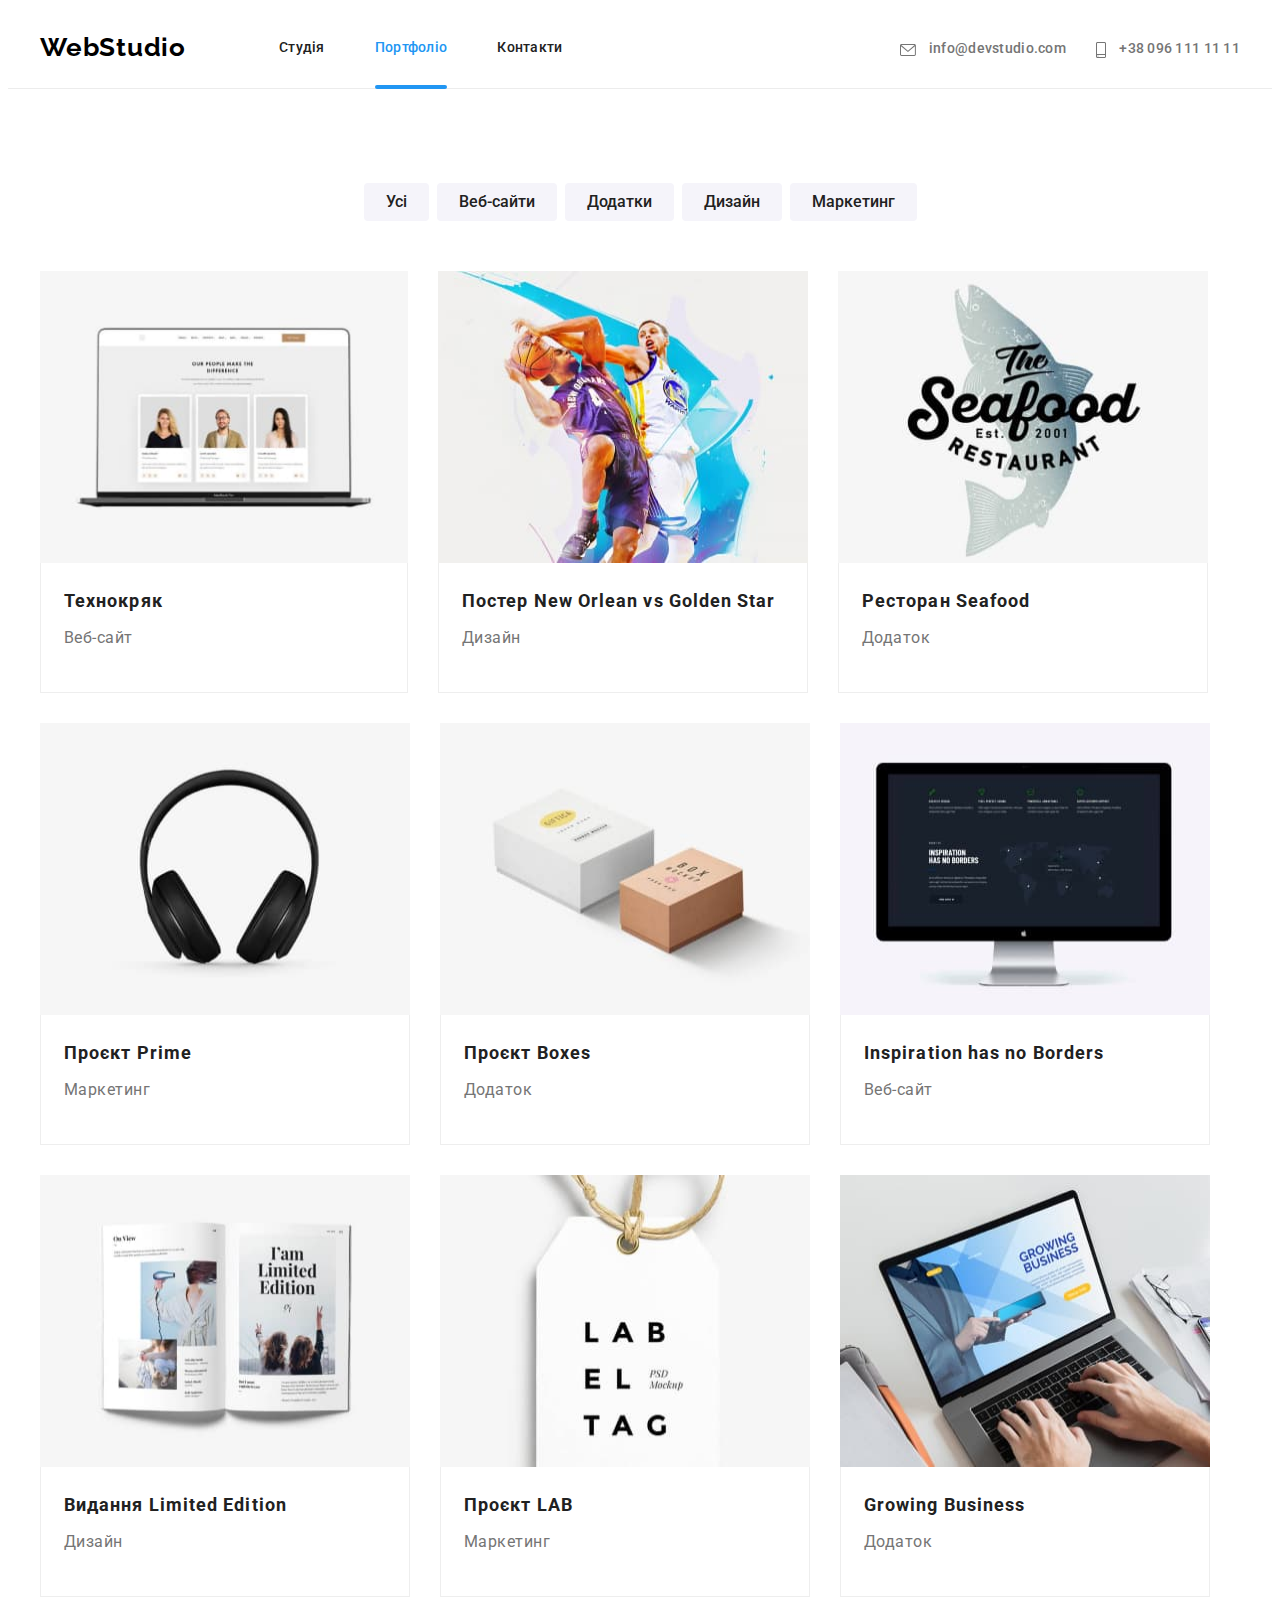
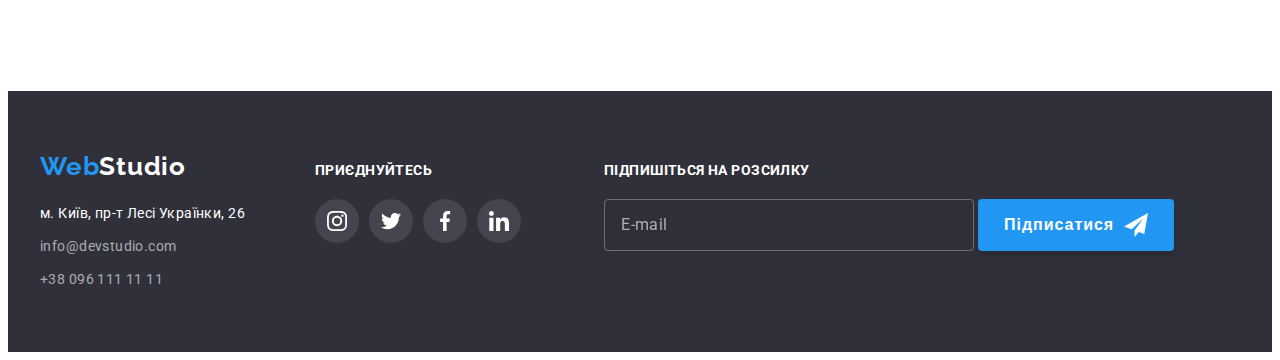
==== portfolio.html @ 3417590c "clone mod-06" ====
<!DOCTYPE html>
<html lang="uk">
  <head>
    <meta charset="UTF-8" />
    <meta http-equiv="X-UA-Compatible" content="IE=edge" />
    <meta name="viewport" content="width=device-width, initial-scale=1.0" />
    <title>Web studio</title>
    <link
      href="https://fonts.googleapis.com/css2?family=Raleway:wght@700&family=Roboto:wght@400;500;700;900&display=swap"
      rel="stylesheet"
    />
    <link
      rel="stylesheet"
      href="https://cdnjs.cloudflare.com/ajax/libs/modern-normalize/1.1.0/modern-normalize.min.css"
      integrity="sha512-wpPYUAdjBVSE4KJnH1VR1HeZfpl1ub8YT/NKx4PuQ5NmX2tKuGu6U/JRp5y+Y8XG2tV+wKQpNHVUX03MfMFn9Q=="
      crossorigin="anonymous"
      referrerpolicy="no-referrer"
    />
    <link rel="stylesheet" href="./css/style.css" />
  </head>
  <body>
    <!--                                           ХЕДЕР-->
    <header class="header">
      <div class="header-container">
        <nav class="nav">
          <a href="" class="logo"><span>Web</span>Studio</a>
          <ul class="site-nav list">
            <li class="item"><a href="./index.html" class="link">Студія</a></li>
            <li class="item">
              <a href="" class="link current">Портфоліо</a>
            </li>
            <li class="item"><a href="" class="link">Контакти</a></li>
          </ul>
        </nav>
        <ul class="auth-nav list">
          <li class="item">
            <a href="mailto:info@devstudio.com" class="link">
              <svg class="logo" width="16" height="12">
                <use href="./images/sprite.svg#envelope"></use>
              </svg>
              info@devstudio.com</a
            >
          </li>
          <li class="item">
            <a href="tel:+380961111111" class="link">
              <svg class="logo" width="10" height="16">
                <use href="./images/sprite.svg#smartphone"></use>
              </svg>
              +38 096 111 11 11</a
            >
          </li>
        </ul>
      </div>
    </header>
    <main>
      <section class="section section-footer">
        <div class="container">
          <h1 class="section-title visually-hidden">Портфоліо</h1>
          <!--                               Список кнопок -->
          <ul class="list butt-portfolio">
            <li class="item">
              <button type="button" class="button-grey">Усі</button>
            </li>
            <li class="item">
              <button type="button" class="button-grey">Веб-сайти</button>
            </li>
            <li class="item">
              <button type="button" class="button-grey">Додатки</button>
            </li>
            <li class="item">
              <button type="button" class="button-grey">Дизайн</button>
            </li>
            <li class="item">
              <button type="button" class="button-grey">Маркетинг</button>
            </li>
          </ul>
          <!--                              Портфолио работ -->
          <ul class="portfolio-list list">
            <li class="item">
              <a href="" class="portfolio-link">
                <div class="portfolio-thumb">
                  <img
                    class="portfolio-photo"
                    src="./images/portfolio-01.jpg"
                    alt="Три карточки с фото людей и данными о них"
                    width="368"
                    height="292"
                  />
                  <div class="portfoli-overlay">
                    <p class="text">
                      Ресурс пропонує комплексні пропозиції з різним рівнем
                      функціоналу та сервісів. Все це дозволить відвідувачу
                      отримати вичерпні відомості про компанію чи приватну
                      особу.
                    </p>
                  </div>
                </div>
                <div class="caption-photo">
                  <h2 class="title">Технокряк</h2>
                  <p class="text">Веб-сайт</p>
                </div>
              </a>
            </li>
            <li class="item">
              <a href="" class="portfolio-link">
                <div class="portfolio-thumb">
                  <img
                    class="portfolio-photo"
                    src="./images/portfolio-02.jpg"
                    alt="Два игрока из сражающихся команд"
                    width="370"
                    height="292"
                  />
                  <div class="portfoli-overlay">
                    <p class="text">
                      Ресурс пропонує комплексні пропозиції з різним рівнем
                      функціоналу та сервісів. Все це дозволить відвідувачу
                      отримати вичерпні відомості про компанію чи приватну
                      особу.
                    </p>
                  </div>
                </div>
                <div class="caption-photo">
                  <h2 class="title">Постер New Orlean vs Golden Star</h2>
                  <p class="text">Дизайн</p>
                </div>
              </a>
            </li>
            <li class="item">
              <a href="" class="portfolio-link">
                <div class="portfolio-thumb">
                  <img
                    class="portfolio-photo"
                    src="./images/portfolio-03.jpg"
                    alt="Логотип ресторана"
                    width="370"
                    height="292"
                  />
                  <div class="portfoli-overlay">
                    <p class="text">
                      Ресурс пропонує комплексні пропозиції з різним рівнем
                      функціоналу та сервісів. Все це дозволить відвідувачу
                      отримати вичерпні відомості про компанію чи приватну
                      особу.
                    </p>
                  </div>
                </div>
                <div class="caption-photo">
                  <h2 class="title">Ресторан Seafood</h2>
                  <p class="text">Додаток</p>
                </div>
              </a>
            </li>
            <li class="item">
              <a href="" class="portfolio-link">
                <div class="portfolio-thumb">
                  <img
                    class="portfolio-photo"
                    src="./images/portfolio-04.jpg"
                    alt="Наушники"
                    width="370"
                    height="292"
                  />
                  <div class="portfoli-overlay">
                    <p class="text">
                      Ресурс пропонує комплексні пропозиції з різним рівнем
                      функціоналу та сервісів. Все це дозволить відвідувачу
                      отримати вичерпні відомості про компанію чи приватну
                      особу.
                    </p>
                  </div>
                </div>
                <div class="caption-photo">
                  <h2 class="title">Проєкт Prime</h2>
                  <p class="text">Маркетинг</p>
                </div>
              </a>
            </li>
            <li class="item">
              <a href="" class="portfolio-link">
                <div class="portfolio-thumb">
                  <img
                    class="portfolio-photo"
                    src="./images/portfolio-05.jpg"
                    alt="Две коробки"
                    width="370"
                    height="292"
                  />
                  <div class="portfoli-overlay">
                    <p class="text">
                      Ресурс пропонує комплексні пропозиції з різним рівнем
                      функціоналу та сервісів. Все це дозволить відвідувачу
                      отримати вичерпні відомості про компанію чи приватну
                      особу.
                    </p>
                  </div>
                </div>
                <div class="caption-photo">
                  <h2 class="title">Проєкт Boxes</h2>
                  <p class="text">Додаток</p>
                </div>
              </a>
            </li>
            <li class="item">
              <a href="" class="portfolio-link">
                <div class="portfolio-thumb">
                  <img
                    class="portfolio-photo"
                    src="./images/portfolio-06.jpg"
                    alt="Монитор с работающей программой"
                    width="370"
                    height="292"
                  />
                  <div class="portfoli-overlay">
                    <p class="text">
                      Ресурс пропонує комплексні пропозиції з різним рівнем
                      функціоналу та сервісів. Все це дозволить відвідувачу
                      отримати вичерпні відомості про компанію чи приватну
                      особу.
                    </p>
                  </div>
                </div>
                <div class="caption-photo">
                  <h2 class="title">Inspiration has no Borders</h2>
                  <p class="text">Веб-сайт</p>
                </div>
              </a>
            </li>
            <li class="item">
              <a href="" class="portfolio-link">
                <div class="portfolio-thumb">
                  <img
                    class="portfolio-photo"
                    src="./images/portfolio-07.jpg"
                    alt="Раскрытый журнал"
                    width="370"
                    height="292"
                  />
                  <div class="portfoli-overlay">
                    <p class="text">
                      Ресурс пропонує комплексні пропозиції з різним рівнем
                      функціоналу та сервісів. Все це дозволить відвідувачу
                      отримати вичерпні відомості про компанію чи приватну
                      особу.
                    </p>
                  </div>
                </div>
                <div class="caption-photo">
                  <h2 class="title">Видання Limited Edition</h2>
                  <p class="text">Дизайн</p>
                </div>
              </a>
            </li>
            <li class="item">
              <a href="" class="portfolio-link">
                <div class="portfolio-thumb">
                  <img
                    class="portfolio-photo"
                    src="./images/portfolio-08.jpg"
                    alt="Подвеска"
                    width="370"
                    height="292"
                  />
                  <div class="portfoli-overlay">
                    <p class="text">
                      Ресурс пропонує комплексні пропозиції з різним рівнем
                      функціоналу та сервісів. Все це дозволить відвідувачу
                      отримати вичерпні відомості про компанію чи приватну
                      особу.
                    </p>
                  </div>
                </div>
                <div class="caption-photo">
                  <h2 class="title">Проєкт LAB</h2>
                  <p class="text">Маркетинг</p>
                </div>
              </a>
            </li>
            <li class="item">
              <a href="" class="portfolio-link">
                <div class="portfolio-thumb">
                  <img
                    class="portfolio-photo"
                    src="./images/portfolio-09.jpg"
                    alt="Человек работает за ноутбуком"
                    width="370"
                    height="292"
                  />
                  <div class="portfoli-overlay">
                    <p class="text">
                      Ресурс пропонує комплексні пропозиції з різним рівнем
                      функціоналу та сервісів. Все це дозволить відвідувачу
                      отримати вичерпні відомості про компанію чи приватну
                      особу.
                    </p>
                  </div>
                </div>
                <div class="caption-photo">
                  <h2 class="title">Growing Business</h2>
                  <p class="text">Додаток</p>
                </div>
              </a>
            </li>
          </ul>
        </div>
      </section>
    </main>
    <!--                                            Футер-->

    <footer class="footer">
      <div class="container address-footer">
        <div class="adrress-all">
          <a href="" class="logo"
            ><span class="logo-header-footer">Web</span>Studio</a
          >
          <address class="address">
            <ul class="list">
              <li class="item">
                <a
                  class="link address-link"
                  href="https://goo.gl/maps/MC3FKYj6ZszySW3c8"
                  target="_blank"
                  >м. Київ, пр-т Лесі Українки, 26</a
                >
              </li>
              <li class="item">
                <a href="mailto:info@devstudio.com" class="link email hover"
                  >info@devstudio.com</a
                >
              </li>
              <li>
                <a href="tel:+380961111111" class="link phone hover"
                  >+38 096 111 11 11</a
                >
              </li>
            </ul>
          </address>
        </div>
        <div class="call">
          <strong class="subtitle-call">приєднуйтесь</strong>
          <ul class="list social-call">
            <li class="item-social-call">
              <a class="link-call" href="">
                <svg class="call-social-icon" width="20" height="20">
                  <use href="./images/sprite.svg#instagram"></use>
                </svg>
              </a>
            </li>
            <li class="item-social-call">
              <a class="link-call" href="">
                <svg class="call-social-icon" width="20" height="20">
                  <use href="./images/sprite.svg#twitter"></use>
                </svg>
              </a>
            </li>
            <li class="item-social-call">
              <a class="link-call" href="">
                <svg class="call-social-icon" width="20" height="20">
                  <use href="./images/sprite.svg#facebook"></use>
                </svg>
              </a>
            </li>
            <li class="item-social-call">
              <a class="link-call" href="">
                <svg class="call-social-icon" width="20" height="20">
                  <use href="./images/sprite.svg#linkedin"></use>
                </svg>
              </a>
            </li>
          </ul>
        </div>
        <div class="subscribe">
          <strong class="subscribe-text">Підпишіться на розсилку</strong>

          <form class="form-email">
            <div class="email-position">
              <label class="email-field">
                <input
                  class="email-input"
                  type="email"
                  name="mail"
                  placeholder="E-mail"
                />
                <span class="email-label"></span>
              </label>

              <button class="btn-telegram" type="submit">
                <span class="email-text">Підписатися</span>

                <span class="email-icon">
                  <svg class="icon-in">
                    <use
                      width="24"
                      height="24"
                      href="./images/sprite.svg#send"
                    ></use>
                  </svg>
                </span>
              </button>
            </div>
          </form>
        </div>
      </div>
    </footer>
  </body>
</html>
---- css/style.css ----
:root {
  --color-text-white: #ffffff;
  --background-color-hero-footer: #2f303a;
  --background-color: #f5f5f5;
  --color-acent: #2196f3;
  --color-black-logo: #000000;
  --color-title: #212121;
  --color-text: #757575;
  --color-button-team: #f5f4fa;
  --color-footer-telefon: rgba(255, 255, 255, 0.6);
  --color-btn-active: #188ce8;
  --color-border: #eeeeee;
  --color-icon: #afb1b8;
}
body {
  background-color: var(--color-text-white);
  color: var(--color-text);

  font-family: "Roboto", sans-serif;
  /* letter-spacing: 0.03em; */
}
/* Убираем точки у всех списков списков
Обнуляем все дефолтные margine всем спискам */
.list {
  margin-bottom: 0;
  margin-top: 0;
  padding-left: 0;

  list-style: none;
}
/* Обнуляем все дефолтные margine заголовкам */
h1,
h2,
h3 {
  margin-bottom: 0;
  margin-top: 0;
}
/* Прячем заголовки, которые не имют визуализации на макете */
.visually-hidden {
  position: absolute;
  width: 1px;
  height: 1px;
  margin: -1px;
  border: 0;
  padding: 0;

  white-space: nowrap;
  clip-path: inset(100%);
  clip: rect(0 0 0 0);
  overflow: hidden;
}
/* Превращаем все img в блоки */
img {
  display: block;
}
/* -------------------------------Хедер */
.header-container {
  display: flex;
  align-items: center;
  width: 1200px;
  padding-left: 15px;
  padding-right: 15px;
  margin-left: auto;
  margin-right: auto;
}
.header {
  border-bottom: 1px solid #ececec;
}
/* ---------------------------------логотип */
.header-container .logo {
  margin-right: 93px;

  color: var(--color-black-logo);
  font-family: "Raleway", sans-serif;
  font-weight: 700;
  font-size: 26px;
  line-height: 1.2;
  letter-spacing: 0.03em;
  text-decoration: none;
}
.logo-header-footer {
  color: var(--color-acent);
}
/* ----------------Кнопки-навигации по страницам сайта */
.site-nav.list {
  display: flex;
  align-items: center;
}
.site-nav .item + .item {
  margin-left: 50px;
}
.nav {
  display: flex;
  align-items: center;
}
.site-nav .link {
  display: block;
  color: var(--color-title);
}
.site-nav .link,
.auth-nav .link {
  padding-top: 32px;
  padding-bottom: 32px;

  font-weight: 500;
  font-size: 14px;
  line-height: 1.14;
  letter-spacing: 0.02em;
  text-decoration: none;
  transition: color 250ms cubic-bezier(0.4, 0, 0.2, 1);
}
.site-nav .link:hover,
.site-nav .link:focus {
  color: var(--color-acent);
}
.site-nav .link.current {
  color: var(--color-acent);
  position: relative;
}
/* Добавляем подчеркивание в навигации при активности страницы */

.site-nav .link.current::after {
  display: block;
  position: absolute;
  content: "";
  width: 100%;
  height: 4px;
  bottom: -1px;
  left: 0;
  background-color: var(--color-acent);
  border-radius: 2px;
}
/* ---------------------Кнопки Email и телефон */
.auth-nav.list {
  display: flex;
  margin-left: auto;
}
.auth-nav .item + .item {
  margin-left: 30px;
}
.auth-nav .link {
  color: var(--color-text);
  fill: var(--color-text);
  transition: color 250ms cubic-bezier(0.4, 0, 0.2, 1),
    fill 250ms cubic-bezier(0.4, 0, 0.2, 1);
}
.auth-nav .link:hover,
.auth-nav .link:focus {
  color: var(--color-acent);
  fill: var(--color-acent);
}

.auth-nav .logo {
  margin-right: 10px;
  vertical-align: middle;
}
/* --------------------Общее для всех секций */
.section-title {
  color: var(--color-title);
  font-size: 36px;
  line-height: 1.17;
  text-align: center;
}
.container {
  width: 1200px;
  padding-left: 15px;
  padding-right: 15px;
  margin-right: auto;
  margin-left: auto;
}
/* ----------------------------Секция Герой */
.hero {
  max-width: 1600px;
  margin: 0 auto;
}
.hero.overlay {
  padding-top: 200px;
  padding-bottom: 200px;
  text-align: center;
  background-image: linear-gradient(
      to right,
      rgba(47, 48, 58, 0.4),
      rgba(47, 48, 58, 0.4)
    ),
    url("../images/bgd.jpg");
  background-color: var(--background-color-hero-footer);
  background-repeat: no-repeat;
  background-position: center;
  background-size: cover;
}
.container-hero {
  width: 1200px;
  padding-left: 15px;
  padding-right: 15px;
  margin-left: auto;
  margin-right: auto;
}
.hero-title {
  max-width: 696px;
  margin-bottom: 30px;
  margin-right: auto;
  margin-left: auto;

  color: var(--color-text-white);
  font-weight: 900;
  font-size: 44px;
  line-height: 1.36;
  letter-spacing: 0.06em;
  text-transform: uppercase;
}
.btn-hero {
  padding: 10px 32px;

  font-family: inherit;
  font-size: inherit;
  font-weight: 700;
  line-height: 1.88;
  letter-spacing: 0.06em;
  cursor: pointer;
  border-radius: 4px;
  border-style: none;
  box-shadow: 0px 4px 4px 0px rgba(0, 0, 0, 0.15);
  transition: background-color 250ms cubic-bezier(0.4, 0, 0.2, 1),
    box-shadow 250ms cubic-bezier(0.4, 0, 0.2, 1);
}
.btn-hero:hover,
.btn-hero:focus {
  background-color: #188ce8;
  box-shadow: 0px 4px 4px 0px rgba(0, 0, 0, 0.15);
}
/* --------------------SVG ешки с текстом под ними */
.section-skill {
  padding-top: 94px;
  padding-bottom: 94px;
}
.skill-list {
  display: flex;
}
.skill-list .item + .item {
  margin-left: 30px;
}
.skill-list .title {
  margin-bottom: 10px;

  color: var(--color-title);
  font-size: 14px;
  line-height: 1.14;
  text-transform: uppercase;
}
.skill-list .text {
  margin-bottom: 0;
  margin-top: 0;

  font-size: 14px;
  line-height: 1.71;
}
.skill-list .thumb {
  display: flex;
  width: 270px;
  height: 120px;
  justify-content: center;
  align-items: center;
  background-color: var(--color-button-team);
}
.skill-list .logo {
  margin: 0;
}
.logo-caption {
  margin-top: 30px;
}
/* -------------------Три одиноких цветных фото */
.section-work {
  padding-bottom: 94px;
}
.container.work {
  padding-top: 0;
}
.work .section-title {
  margin-bottom: 50px;
}
.work-list {
  display: flex;
  justify-content: space-between;
}
.work-list .work-caption {
  width: 370px;
  height: 294px;
  position: relative;
}
.work-list .img {
  max-width: 100%;
  height: 100%;
}
.work-list .caption-work-text {
  position: absolute;
  bottom: 0;
  left: 0;
  width: 100%;

  font-size: 14px;
  line-height: 1.14;
  font-weight: 700;
  letter-spacing: 0.03em;
  text-transform: uppercase;

  text-align: center;
  margin-bottom: 0;
  margin-top: 0;
  padding-top: 27px;
  padding-bottom: 27px;

  color: var(--color-text-white);
  background-color: rgba(47, 48, 58, 0.8);
}

/* -----------------------Портреты команды */
.section-team {
  padding-bottom: 94px;
  padding-top: 94px;
  background-color: var(--color-button-team);
}
.team-list {
  display: flex;
  justify-content: space-between;
}
.team-list .item {
  text-align: center;
  background: #ffffff;
  box-shadow: 0px 1px 3px rgba(0, 0, 0, 0.12), 0px 1px 1px rgba(0, 0, 0, 0.14),
    0px 2px 1px rgba(0, 0, 0, 0.2);
  border-radius: 0px 0px 4px 4px;
}
.team-list .title {
  margin-bottom: 10px;

  font-size: 16px;
  color: var(--color-title);
  font-weight: 500;
  line-height: 1.19;
  margin-bottom: 10px;
}
.team-list .text {
  margin-top: 0;
  margin-bottom: 16px;

  line-height: 1.19;
  color: var(--color-text);
}
.our-team {
  margin-bottom: 50px;
}
.footer-card {
  padding-top: 30px;
  padding-bottom: 30px;
}

/* ----------------------Социальные сети под портретами */

.footer-card .social-media {
  display: flex;
  justify-content: center;
  gap: 10px;
}
.footer-card .item-social {
  width: 44px;
  height: 44px;
}
.footer-card .link-team {
  width: 100%;
  height: 100%;
  border-radius: 50%;
  display: flex;
  justify-content: center;
  align-items: center;

  background-color: transparent;
  color: var(--color-icon);

  transition: background-color 250ms cubic-bezier(0.4, 0, 0.2, 1),
    color 250ms cubic-bezier(0.4, 0, 0.2, 1);
}
.footer-card .team-social-icon {
  fill: currentColor;
}
.footer-card .link-team:hover,
.footer-card .link-team:focus {
  background-color: var(--color-acent);
  color: var(--color-text-white);
}

/* ----------------------Набор иконок-клиентов*/
.section-clients {
  padding-top: 94px;
  padding-bottom: 94px;
}
.clients .section-title {
  margin-bottom: 50px;
}
.clients .thumb {
  display: flex;
  justify-content: center;
  gap: 30px;
}
.clients .item {
  width: 170px;
  height: 92px;
}
.clients .logo {
  width: 100%;
  height: 100%;
  display: flex;
  justify-content: center;
  align-items: center;
  border: 1px solid #afb1b8;
  border-radius: 4px;
  color: var(--color-icon);

  transition: color 250ms cubic-bezier(0.4, 0, 0.2, 1),
    border 250ms cubic-bezier(0.4, 0, 0.2, 1);
}
.clients .icon {
  fill: currentColor;
}
.clients .logo:hover,
.clients .logo:focus {
  border: 1px solid var(--color-acent);
  color: var(--color-acent);
}

/* ----------------------Список кнопок для портфолио*/
.butt-portfolio {
  display: flex;
  justify-content: center;
  margin-bottom: 50px;
}
.butt-portfolio .item + .item {
  margin-left: 8px;
}
.button-grey {
  padding: 6px 22px;
  border-radius: 4px;
  border-style: none;
  cursor: pointer;

  color: var(--color-title);
  background-color: var(--color-button-team);
  font-family: inherit;
  font-size: inherit;
  font-weight: 500;
  line-height: 1.63;
  text-align: center;
  letter-spacing: inherit;

  transition: background-color 250ms cubic-bezier(0.4, 0, 0.2, 1),
    box-shadow 250ms cubic-bezier(0.4, 0, 0.2, 1),
    color 250ms cubic-bezier(0.4, 0, 0.2, 1);
}

.button-grey:hover,
.button-grey:focus {
  /* padding: 6px 25px; */

  color: var(--color-text-white);
  background-color: var(--color-acent);
  box-shadow: 0px 3px 1px rgba(0, 0, 0, 0.1), 0px 1px 2px rgba(0, 0, 0, 0.08),
    0px 2px 2px rgba(0, 0, 0, 0.12);
}
/* -----------------------Портфолио работ */
.section-footer {
  padding-bottom: 94px;
  padding-top: 94px;
}
.portfolio-list {
  display: flex;
  flex-wrap: wrap;
  gap: 30px;
}
/* .portfolio-list > .item {
    flex-basis: calc((100% - 60px) / 3); 
} */
.portfolio-link {
  text-decoration: none;
}
.portfolio-list .title {
  margin-bottom: 4px;
  margin-left: 24px;

  color: var(--color-title);
  font-size: 18px;
  line-height: 2;
  letter-spacing: 0.06em;
}
.portfolio-list .text {
  margin-bottom: 20px;
  margin-top: 0;
  margin-left: 24px;

  line-height: 1.88;
  letter-spacing: 0.03em;
  color: var(--color-text);
}
.portfolio-list .item {
  background: var(--color-text-white);
  box-shadow: inset 0 0 0 1px #eeeeee;

  transition: box-shadow 250ms cubic-bezier(0.4, 0, 0.2, 1);
}
.portfolio-list .item:hover {
  box-shadow: 0px 1px 1px rgba(0, 0, 0, 0.12), 0px 4px 4px rgba(0, 0, 0, 0.06),
    1px 4px 6px rgba(0, 0, 0, 0.16);
}
.caption-photo {
  padding-bottom: 20px;
  padding-top: 20px;
}
/* ----------------Делаем оверлей---------- */
.portfolio-thumb {
  position: relative;
  overflow: hidden;
}

.portfoli-overlay {
  position: absolute;
  width: 100%;
  height: 100%;
  bottom: 0;
  left: 0;
  background-color: rgba(33, 150, 243, 0.9);
  transform: translateY(100%);
  opacity: 0;
  transition: transform 250ms cubic-bezier(0.4, 0, 0.2, 1),
    opacity 250ms cubic-bezier(0.4, 0, 0.2, 1),
    box-shadow 250ms cubic-bezier(0.4, 0, 0.2, 1);
}

.caption {
  padding-top: 20px;
}

.portfolio-photo {
  display: block;
}

.portfolio-list > .item:hover .portfoli-overlay {
  transform: translateY(0);
  opacity: 1;
}

.portfoli-overlay > .text {
  margin: 0;
  padding-top: 63px;
  padding-bottom: 63px;
  padding-left: 24px;
  padding-right: 24px;

  opacity: 0;
  transition: transform 250ms cubic-bezier(0.4, 0, 0.2, 1),
    opacity 250ms cubic-bezier(0.4, 0, 0.2, 1);

  font-size: 18px;
  line-height: 1.56;
  letter-spacing: 0.03em;
  color: var(--color-text-white);
}

.portfolio-list > .item:hover .portfoli-overlay > .text {
  transform: translateY(0);
  opacity: 1;
}
/* -------------------------------Кнопки */
.button {
  color: var(--color-text-white);
  background-color: var(--color-acent);
}
/* ----------------------------------Footer */
.footer .logo {
  display: inline-block;
  margin-bottom: 20px;
  color: var(--color-text-white);

  font-family: "Raleway", sans-serif;
  font-weight: 700;
  font-size: 26px;
  line-height: 1.2;
  letter-spacing: 0.03em;
  text-decoration: none;
}
.footer {
  padding-bottom: 60px;
  padding-top: 60px;
  background-color: var(--background-color-hero-footer);
}
.address .link {
  font-style: normal;
  font-size: 14px;
  line-height: 1.71;
  letter-spacing: 0.03em;
  text-decoration: none;
}
.address .hover:hover,
.address .hover:focus {
  color: var(--color-acent);
}
.address .address-link {
  color: var(--color-text-white);
}
.address .email {
  display: inline-block;
  color: var(--color-footer-telefon);
  transition: color 250ms cubic-bezier(0.4, 0, 0.2, 1);
}
.address .phone {
  color: var(--color-footer-telefon);
  transition: color 250ms cubic-bezier(0.4, 0, 0.2, 1);
}

.address .item {
  margin-bottom: 9px;
}

.call .social-call {
  display: flex;
  justify-content: flex-start;
  gap: 10px;
}
.call .subtitle-call {
  display: block;
  margin-bottom: 20px;
  font-size: 14px;
  line-height: 1.14;
  letter-spacing: 0.03em;
  text-transform: uppercase;

  color: var(--color-text-white);
}
.footer .address-footer {
  display: flex;
  gap: 70px;
  align-items: baseline;
}

.footer .item-social-call {
  width: 44px;
  height: 44px;
}
.footer .link-call {
  width: 100%;
  height: 100%;
  border-radius: 50%;
  display: flex;
  justify-content: center;
  align-items: center;

  color: var(--color-text-white);
  background-color: rgba(255, 255, 255, 0.1);

  transition: background-color 250ms cubic-bezier(0.4, 0, 0.2, 1);
}
.footer .call-social-icon {
  fill: currentColor;
}
.footer .link-call:hover,
.footer .link-call:focus {
  background-color: var(--color-acent);
}
.subscribe {
  margin-left: 13px;
}

.form-email {
  width: 570px;
}

.email-field {
  width: 358px;

  display: block;
  position: relative;
}

.email-input {
  width: 100%;
  padding-top: 15px;
  padding-bottom: 15px;
  font: inherit;
  border: 1px solid rgba(255, 255, 255, 0.3);
  filter: drop-shadow(0px 4px 4px rgba(0, 0, 0, 0.15));
  border-radius: 4px;
  background-color: transparent;

  padding-left: 16px;
  font-weight: 400;
  font-size: 16px;
  line-height: 1.25;
  letter-spacing: 0.03em;
  color: var(--color-text-white);
}

.form-email .email-label {
  position: absolute;
  bottom: 50%;
  transform: translateY(50%);
  left: 16px;
}

.footer .subscribe-text {
  font-size: 14px;
  line-height: 1.14;
  letter-spacing: 0.03em;
  text-transform: uppercase;
  display: block;
  margin-bottom: 20px;
  color: var(--color-text-white);
}

.email-field:focus-within > .email-label {
  visibility: hidden;
}

.form-email .btn-telegram {
  width: 200px;
  margin: 0;
  margin-left: 12px;
  font-weight: 700;
  font-size: 16px;
  line-height: 30px;
  letter-spacing: 0.06em;
  color: #ffffff;
  background-color: var(--color-acent);
  box-shadow: 0px 4px 4px rgba(0, 0, 0, 0.15);
  border-radius: 4px;
  border-style: none;
  display: flex;
  justify-content: center;
  align-items: center;
  gap: 10px;
  cursor: pointer;
  transition: background-color 250ms cubic-bezier(0.4, 0, 0.2, 1);
}

.form-email .btn-telegram:hover {
  background-color: var(--color-btn-active);
}

.subscribe .email-position {
  display: flex;
  gap: 12px;
}

.btn-telegram .text {
  margin-bottom: 0;
  margin-top: 0;
  padding-top: 10px;
  padding-bottom: 10px;
  padding-left: 28px;
}

.btn-telegram .email-icon {
  display: block;
  width: 24px;
  height: 24px;
}

.email-icon .icon-in {
  display: block;
  width: 100%;
  height: 100%;
  fill: var(--color-text-white);
}

.email-input::placeholder {
  color: rgba(255, 255, 255, 0.6);
}
/* -----------------------------оформляем модальное окно */

.backdrop {
  position: fixed;
  top: 0;
  left: 0;
  width: 100%;
  height: 100%;
  background-color: rgba(0, 0, 0, 0.2);

  opacity: 1;
  transition: opacity 250ms cubic-bezier(0.4, 0, 0.2, 1),
    visibility 250ms cubic-bezier(0.4, 0, 0.2, 1);
}

.backdrop.is-hidden {
  opacity: 0;
  pointer-events: none;
  visibility: hidden;
}

.backdrop.is-hidden .modal {
  transform: translate(-50%, -50%) scale(1.1);
}

.modal {
  position: absolute;
  top: 50%;
  left: 50%;
  width: 528px;
  min-height: 581px;
  border-radius: 4px;

  background-color: var(--color-text-white);
  box-shadow: 0px 1px 3px rgba(0, 0, 0, 0.12), 0px 1px 1px rgba(0, 0, 0, 0.14),
    0px 2px 1px rgba(0, 0, 0, 0.2);

  transform: translate(-50%, -50%) scale(1);
  transition: transform 250ms cubic-bezier(0.4, 0, 0.2, 1);
}

.button-modal-close {
  position: absolute;
  top: 8px;
  right: 8px;
  width: 30px;
  height: 30px;
  border-radius: 50%;
  background: var(--color-text-white);
  border: 1px solid rgba(0, 0, 0, 0.1);
  cursor: pointer;
}
.button-modal-close:hover {
  fill: var(--color-acent);
}

.form .form-title {
  display: block;
  margin-bottom: 12px;
  font-weight: 700;
  font-size: 20px;
  line-height: 1.15;
  text-align: center;
  letter-spacing: 0.03em;
  color: var(--color-title);
}

.form {
  margin-left: auto;
  margin-right: auto;
  padding: 40px;
}

.form-field {
  display: flex;
  flex-direction: column;
  margin-bottom: 10px;
}

.last-child {
  margin-bottom: 20px;
}

.form-field .form-label {
  margin-bottom: 4px;
  font-weight: 400;
  font-size: 12px;
  line-height: 1.17;
  letter-spacing: 0.01em;

  color: var(--color-text);
}

.form-field .form-input {
  width: 100%;
  margin: 0;

  padding: 11px 12px;
  padding-left: 42px;
  border: 1px solid rgba(33, 33, 33, 0.2);
  border-radius: 4px;
  outline: transparent;
}

.form-input:focus {
  border-color: var(--color-acent);
}

.form-input:focus + .form-icon {
  fill: var(--color-acent);
}

.form-field .comment {
  padding-top: 12px;
  padding-left: 16px;

  font-size: 12px;
  line-height: 1.17;
  letter-spacing: 0.01em;
  border: 1px solid rgba(33, 33, 33, 0.2);
  border-radius: 4px;
  height: 120px;

  outline: transparent;
  resize: none;
}

.form-field .comment::placeholder {
  color: rgba(117, 117, 117, 0.5);
}

.form-field .comment:focus {
  border-color: var(--color-acent);
}

.form .form-policy {
  margin-bottom: 30px;
}

.form-policy .policy {
  font-size: 14px;
  line-height: 1.71;

  letter-spacing: 0.03em;

  color: var(--color-text);
  display: flex;
  align-items: center;
  position: relative;
}

.policy .check-policy {
  width: 16px;
  height: 15px;
  border: 2px solid var(--color-title);
  border-radius: 2px;
  margin-right: 8px;
  display: flex;
  align-items: center;
  justify-content: center;
  fill: transparent;
}

.modal-check:checked + .policy .check-policy {
  background-color: var(--color-acent);
  border: none;
  fill: var(--color-text-white);
}

.form-policy .link-contract {
  margin-left: 8px;
  color: var(--color-acent);
}

.form .form-icon {
  display: block;
  width: 18px;
  height: 18px;
  position: absolute;
  top: 50%;
  transform: translateY(-50%);
  margin-left: 12px;
}

.form .input-wrap {
  display: block;
  position: relative;
}

.form .btn-form {
  padding: 10px 52px;
  display: block;
  margin: 0 auto;
  border-radius: 4px;
  border-style: none;
  cursor: pointer;
  font-weight: 700;
  font-size: 16px;
  line-height: 1.88;
  text-align: center;
  letter-spacing: 0.06em;

  color: var(--color-text-white);
  background-color: var(--color-acent);
  box-shadow: 0px 4px 4px rgba(0, 0, 0, 0.15);
  transition: background-color 250ms cubic-bezier(0.4, 0, 0.2, 1);
}

.form .btn-form:hover,
.form .btn-form:focus {
  background-color: var(--color-btn-active);
}
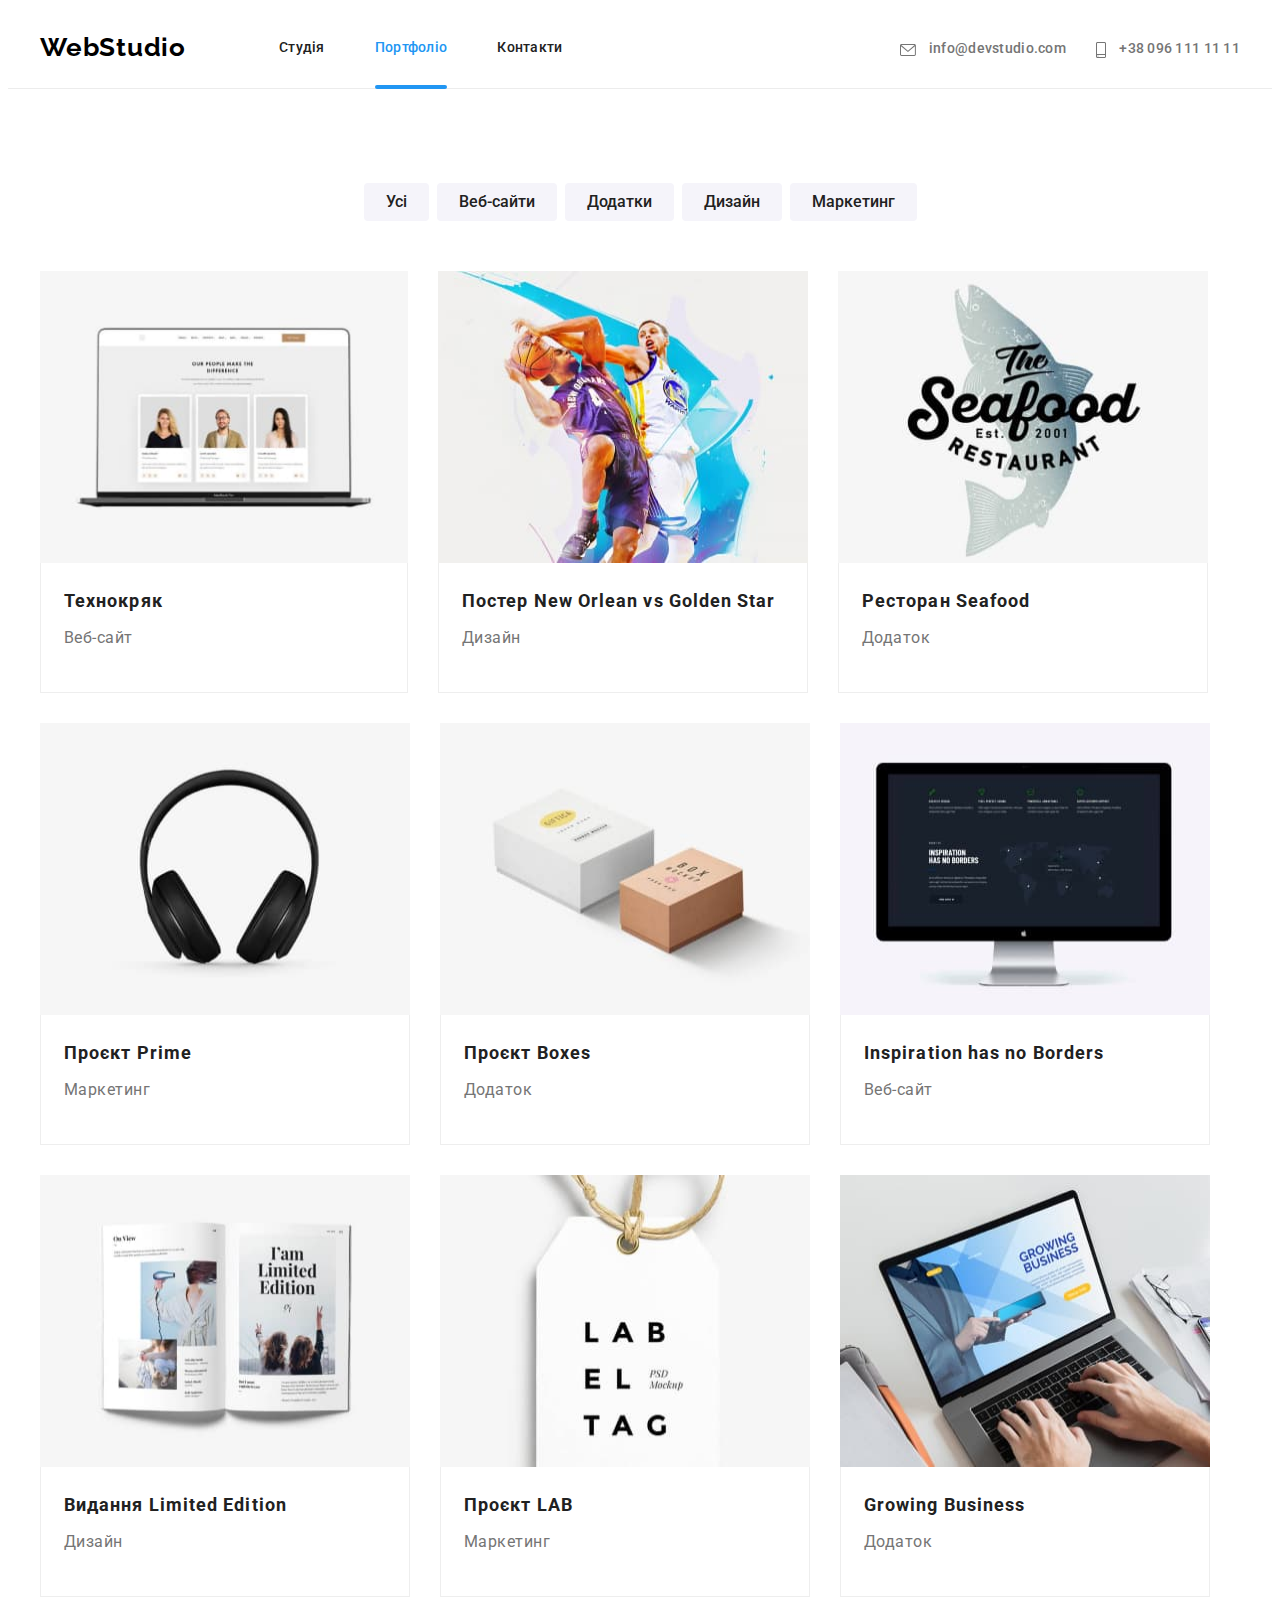
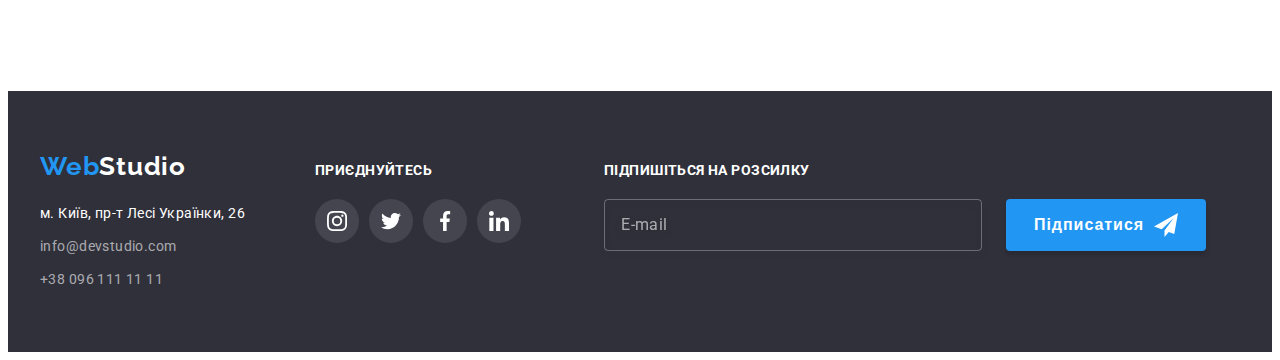
==== commit 2de1a06d: "copy whith mod-6" ====
--- a/portfolio.html
+++ b/portfolio.html
@@ -373,32 +373,26 @@
           <strong class="subscribe-text">Підпишіться на розсилку</strong>
 
           <form class="form-email">
-            <div class="email-position">
-              <label class="email-field">
-                <input
-                  class="email-input"
-                  type="email"
-                  name="mail"
-                  placeholder="E-mail"
-                />
-                <span class="email-label"></span>
-              </label>
+            <input
+              class="email-input"
+              type="email"
+              name="mail"
+              placeholder="E-mail"
+            />
 
-              <button class="btn-telegram" type="submit">
-                <span class="email-text">Підписатися</span>
+            <button class="btn-telegram" type="submit">
+              Підписатися
 
-                <span class="email-icon">
-                  <svg class="icon-in">
-                    <use
-                      width="24"
-                      height="24"
-                      href="./images/sprite.svg#send"
-                    ></use>
-                  </svg>
-                </span>
-              </button>
-            </div>
+              <svg class="icon-in">
+                <use
+                  width="24"
+                  height="24"
+                  href="./images/sprite.svg#send"
+                ></use>
+              </svg>
+            </button>
           </form>
+
         </div>
       </div>
     </footer>
--- a/css/style.css
+++ b/css/style.css
@@ -173,7 +173,7 @@
   max-width: 1600px;
   margin: 0 auto;
 }
-.hero.overlay {
+.hero--overlay {
   padding-top: 200px;
   padding-bottom: 200px;
   text-align: center;
@@ -188,14 +188,14 @@
   background-position: center;
   background-size: cover;
 }
-.container-hero {
+.hero__container {
   width: 1200px;
   padding-left: 15px;
   padding-right: 15px;
   margin-left: auto;
   margin-right: auto;
 }
-.hero-title {
+.hero__title {
   max-width: 696px;
   margin-bottom: 30px;
   margin-right: auto;
@@ -208,7 +208,7 @@
   letter-spacing: 0.06em;
   text-transform: uppercase;
 }
-.btn-hero {
+.button--hero {
   padding: 10px 32px;
 
   font-family: inherit;
@@ -223,23 +223,24 @@
   transition: background-color 250ms cubic-bezier(0.4, 0, 0.2, 1),
     box-shadow 250ms cubic-bezier(0.4, 0, 0.2, 1);
 }
-.btn-hero:hover,
-.btn-hero:focus {
+.button--hero:hover,
+.button--hero:focus {
   background-color: #188ce8;
   box-shadow: 0px 4px 4px 0px rgba(0, 0, 0, 0.15);
 }
 /* --------------------SVG ешки с текстом под ними */
+
 .section-skill {
   padding-top: 94px;
   padding-bottom: 94px;
 }
-.skill-list {
-  display: flex;
-}
-.skill-list .item + .item {
+.section-skill__list {
+  display: flex;
+}
+.section-skill__item + .section-skill__item {
   margin-left: 30px;
 }
-.skill-list .title {
+.caption-skill__title {
   margin-bottom: 10px;
 
   color: var(--color-title);
@@ -247,14 +248,14 @@
   line-height: 1.14;
   text-transform: uppercase;
 }
-.skill-list .text {
+.caption-skill__text {
   margin-bottom: 0;
   margin-top: 0;
 
   font-size: 14px;
   line-height: 1.71;
 }
-.skill-list .thumb {
+.section-skill__thumb {
   display: flex;
   width: 270px;
   height: 120px;
@@ -262,36 +263,42 @@
   align-items: center;
   background-color: var(--color-button-team);
 }
-.skill-list .logo {
+.section-skill__logo {
   margin: 0;
 }
-.logo-caption {
+.section-skill__caption {
   margin-top: 30px;
 }
 /* -------------------Три одиноких цветных фото */
 .section-work {
   padding-bottom: 94px;
 }
-.container.work {
+
+.section-work__container {
   padding-top: 0;
 }
-.work .section-title {
+
+.section-work__title {
   margin-bottom: 50px;
 }
-.work-list {
+
+.section-work__list {
   display: flex;
   justify-content: space-between;
 }
-.work-list .work-caption {
+
+.section-work__caption {
   width: 370px;
   height: 294px;
   position: relative;
 }
-.work-list .img {
+
+.caption-work__img {
   max-width: 100%;
   height: 100%;
 }
-.work-list .caption-work-text {
+
+.caption-work__text {
   position: absolute;
   bottom: 0;
   left: 0;
@@ -667,19 +674,8 @@
   margin-left: 13px;
 }
 
-.form-email {
-  width: 570px;
-}
-
-.email-field {
+.email-input {
   width: 358px;
-
-  display: block;
-  position: relative;
-}
-
-.email-input {
-  width: 100%;
   padding-top: 15px;
   padding-bottom: 15px;
   font: inherit;
@@ -696,13 +692,6 @@
   color: var(--color-text-white);
 }
 
-.form-email .email-label {
-  position: absolute;
-  bottom: 50%;
-  transform: translateY(50%);
-  left: 16px;
-}
-
 .footer .subscribe-text {
   font-size: 14px;
   line-height: 1.14;
@@ -711,10 +700,6 @@
   display: block;
   margin-bottom: 20px;
   color: var(--color-text-white);
-}
-
-.email-field:focus-within > .email-label {
-  visibility: hidden;
 }
 
 .form-email .btn-telegram {
@@ -742,7 +727,7 @@
   background-color: var(--color-btn-active);
 }
 
-.subscribe .email-position {
+.form-email {
   display: flex;
   gap: 12px;
 }
@@ -755,16 +740,11 @@
   padding-left: 28px;
 }
 
-.btn-telegram .email-icon {
+.icon-in {
   display: block;
   width: 24px;
   height: 24px;
-}
-
-.email-icon .icon-in {
-  display: block;
-  width: 100%;
-  height: 100%;
+
   fill: var(--color-text-white);
 }
 
@@ -802,6 +782,7 @@
   left: 50%;
   width: 528px;
   min-height: 581px;
+  padding: 40px;
   border-radius: 4px;
 
   background-color: var(--color-text-white);
@@ -822,12 +803,13 @@
   background: var(--color-text-white);
   border: 1px solid rgba(0, 0, 0, 0.1);
   cursor: pointer;
+  transition: fill 250ms cubic-bezier(0.4, 0, 0.2, 1);
 }
 .button-modal-close:hover {
   fill: var(--color-acent);
 }
 
-.form .form-title {
+.form-title {
   display: block;
   margin-bottom: 12px;
   font-weight: 700;
@@ -841,7 +823,6 @@
 .form {
   margin-left: auto;
   margin-right: auto;
-  padding: 40px;
 }
 
 .form-field {
@@ -919,6 +900,7 @@
   color: var(--color-text);
   display: flex;
   align-items: center;
+  justify-content: center;
   position: relative;
 }
 
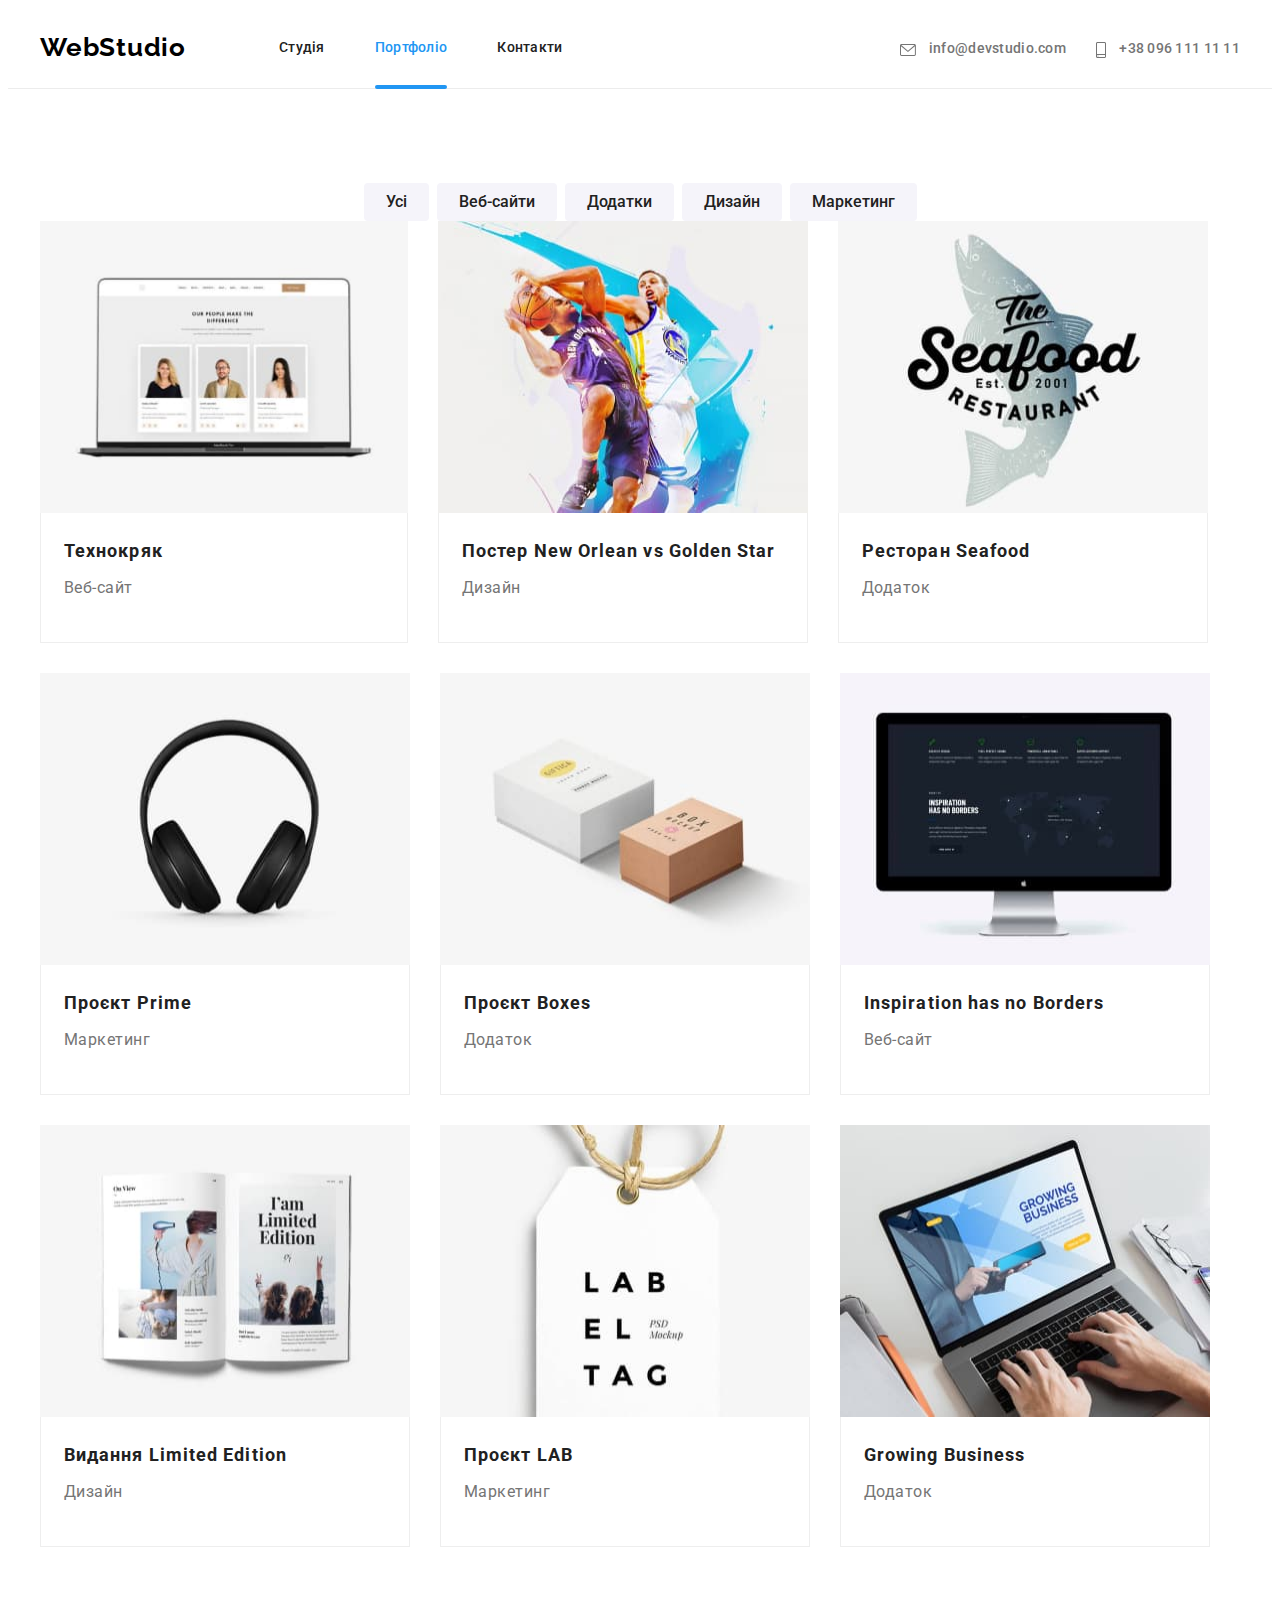
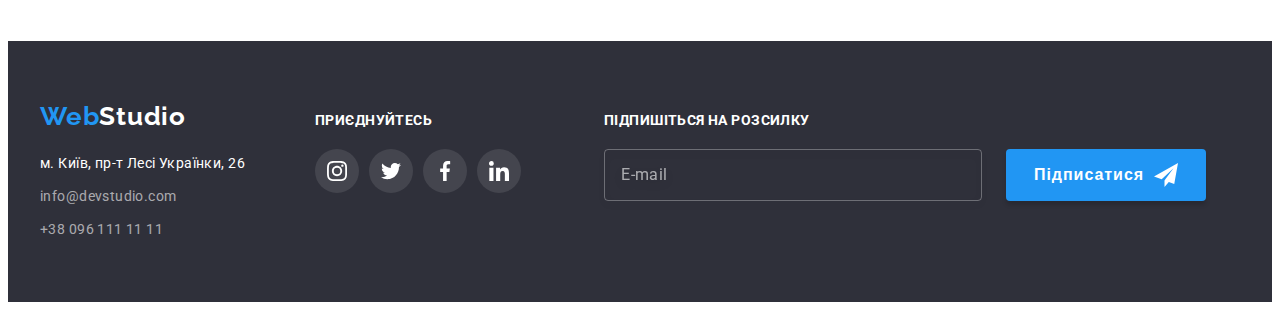
==== commit 156763b1: "recoding" ====
--- a/portfolio.html
+++ b/portfolio.html
@@ -17,6 +17,7 @@
       referrerpolicy="no-referrer"
     />
     <link rel="stylesheet" href="./css/style.css" />
+    <link rel="stylesheet" href="./css/main.min.css">
   </head>
   <body>
     <!--                                           ХЕДЕР-->
--- a/css/style.css
+++ b/css/style.css
@@ -1,324 +1,10 @@
-:root {
-  --color-text-white: #ffffff;
-  --background-color-hero-footer: #2f303a;
-  --background-color: #f5f5f5;
-  --color-acent: #2196f3;
-  --color-black-logo: #000000;
-  --color-title: #212121;
-  --color-text: #757575;
-  --color-button-team: #f5f4fa;
-  --color-footer-telefon: rgba(255, 255, 255, 0.6);
-  --color-btn-active: #188ce8;
-  --color-border: #eeeeee;
-  --color-icon: #afb1b8;
-}
-body {
-  background-color: var(--color-text-white);
-  color: var(--color-text);
-
-  font-family: "Roboto", sans-serif;
-  /* letter-spacing: 0.03em; */
-}
-/* Убираем точки у всех списков списков
-Обнуляем все дефолтные margine всем спискам */
-.list {
-  margin-bottom: 0;
-  margin-top: 0;
-  padding-left: 0;
-
-  list-style: none;
-}
-/* Обнуляем все дефолтные margine заголовкам */
-h1,
-h2,
-h3 {
-  margin-bottom: 0;
-  margin-top: 0;
-}
-/* Прячем заголовки, которые не имют визуализации на макете */
-.visually-hidden {
-  position: absolute;
-  width: 1px;
-  height: 1px;
-  margin: -1px;
-  border: 0;
-  padding: 0;
-
-  white-space: nowrap;
-  clip-path: inset(100%);
-  clip: rect(0 0 0 0);
-  overflow: hidden;
-}
-/* Превращаем все img в блоки */
-img {
-  display: block;
-}
-/* -------------------------------Хедер */
-.header-container {
-  display: flex;
-  align-items: center;
-  width: 1200px;
-  padding-left: 15px;
-  padding-right: 15px;
-  margin-left: auto;
-  margin-right: auto;
-}
-.header {
-  border-bottom: 1px solid #ececec;
-}
-/* ---------------------------------логотип */
-.header-container .logo {
-  margin-right: 93px;
-
-  color: var(--color-black-logo);
-  font-family: "Raleway", sans-serif;
-  font-weight: 700;
-  font-size: 26px;
-  line-height: 1.2;
-  letter-spacing: 0.03em;
-  text-decoration: none;
-}
-.logo-header-footer {
-  color: var(--color-acent);
-}
-/* ----------------Кнопки-навигации по страницам сайта */
-.site-nav.list {
-  display: flex;
-  align-items: center;
-}
-.site-nav .item + .item {
-  margin-left: 50px;
-}
-.nav {
-  display: flex;
-  align-items: center;
-}
-.site-nav .link {
-  display: block;
-  color: var(--color-title);
-}
-.site-nav .link,
-.auth-nav .link {
-  padding-top: 32px;
-  padding-bottom: 32px;
-
-  font-weight: 500;
-  font-size: 14px;
-  line-height: 1.14;
-  letter-spacing: 0.02em;
-  text-decoration: none;
-  transition: color 250ms cubic-bezier(0.4, 0, 0.2, 1);
-}
-.site-nav .link:hover,
-.site-nav .link:focus {
-  color: var(--color-acent);
-}
-.site-nav .link.current {
-  color: var(--color-acent);
-  position: relative;
-}
-/* Добавляем подчеркивание в навигации при активности страницы */
-
-.site-nav .link.current::after {
-  display: block;
-  position: absolute;
-  content: "";
-  width: 100%;
-  height: 4px;
-  bottom: -1px;
-  left: 0;
-  background-color: var(--color-acent);
-  border-radius: 2px;
-}
-/* ---------------------Кнопки Email и телефон */
-.auth-nav.list {
-  display: flex;
-  margin-left: auto;
-}
-.auth-nav .item + .item {
-  margin-left: 30px;
-}
-.auth-nav .link {
-  color: var(--color-text);
-  fill: var(--color-text);
-  transition: color 250ms cubic-bezier(0.4, 0, 0.2, 1),
-    fill 250ms cubic-bezier(0.4, 0, 0.2, 1);
-}
-.auth-nav .link:hover,
-.auth-nav .link:focus {
-  color: var(--color-acent);
-  fill: var(--color-acent);
-}
-
-.auth-nav .logo {
-  margin-right: 10px;
-  vertical-align: middle;
-}
-/* --------------------Общее для всех секций */
-.section-title {
-  color: var(--color-title);
-  font-size: 36px;
-  line-height: 1.17;
-  text-align: center;
-}
-.container {
-  width: 1200px;
-  padding-left: 15px;
-  padding-right: 15px;
-  margin-right: auto;
-  margin-left: auto;
-}
-/* ----------------------------Секция Герой */
-.hero {
-  max-width: 1600px;
-  margin: 0 auto;
-}
-.hero--overlay {
-  padding-top: 200px;
-  padding-bottom: 200px;
-  text-align: center;
-  background-image: linear-gradient(
-      to right,
-      rgba(47, 48, 58, 0.4),
-      rgba(47, 48, 58, 0.4)
-    ),
-    url("../images/bgd.jpg");
-  background-color: var(--background-color-hero-footer);
-  background-repeat: no-repeat;
-  background-position: center;
-  background-size: cover;
-}
-.hero__container {
-  width: 1200px;
-  padding-left: 15px;
-  padding-right: 15px;
-  margin-left: auto;
-  margin-right: auto;
-}
-.hero__title {
-  max-width: 696px;
-  margin-bottom: 30px;
-  margin-right: auto;
-  margin-left: auto;
-
-  color: var(--color-text-white);
-  font-weight: 900;
-  font-size: 44px;
-  line-height: 1.36;
-  letter-spacing: 0.06em;
-  text-transform: uppercase;
-}
-.button--hero {
-  padding: 10px 32px;
-
-  font-family: inherit;
-  font-size: inherit;
-  font-weight: 700;
-  line-height: 1.88;
-  letter-spacing: 0.06em;
-  cursor: pointer;
-  border-radius: 4px;
-  border-style: none;
-  box-shadow: 0px 4px 4px 0px rgba(0, 0, 0, 0.15);
-  transition: background-color 250ms cubic-bezier(0.4, 0, 0.2, 1),
-    box-shadow 250ms cubic-bezier(0.4, 0, 0.2, 1);
-}
-.button--hero:hover,
-.button--hero:focus {
-  background-color: #188ce8;
-  box-shadow: 0px 4px 4px 0px rgba(0, 0, 0, 0.15);
-}
+
+
 /* --------------------SVG ешки с текстом под ними */
 
-.section-skill {
-  padding-top: 94px;
-  padding-bottom: 94px;
-}
-.section-skill__list {
-  display: flex;
-}
-.section-skill__item + .section-skill__item {
-  margin-left: 30px;
-}
-.caption-skill__title {
-  margin-bottom: 10px;
-
-  color: var(--color-title);
-  font-size: 14px;
-  line-height: 1.14;
-  text-transform: uppercase;
-}
-.caption-skill__text {
-  margin-bottom: 0;
-  margin-top: 0;
-
-  font-size: 14px;
-  line-height: 1.71;
-}
-.section-skill__thumb {
-  display: flex;
-  width: 270px;
-  height: 120px;
-  justify-content: center;
-  align-items: center;
-  background-color: var(--color-button-team);
-}
-.section-skill__logo {
-  margin: 0;
-}
-.section-skill__caption {
-  margin-top: 30px;
-}
+
 /* -------------------Три одиноких цветных фото */
-.section-work {
-  padding-bottom: 94px;
-}
-
-.section-work__container {
-  padding-top: 0;
-}
-
-.section-work__title {
-  margin-bottom: 50px;
-}
-
-.section-work__list {
-  display: flex;
-  justify-content: space-between;
-}
-
-.section-work__caption {
-  width: 370px;
-  height: 294px;
-  position: relative;
-}
-
-.caption-work__img {
-  max-width: 100%;
-  height: 100%;
-}
-
-.caption-work__text {
-  position: absolute;
-  bottom: 0;
-  left: 0;
-  width: 100%;
-
-  font-size: 14px;
-  line-height: 1.14;
-  font-weight: 700;
-  letter-spacing: 0.03em;
-  text-transform: uppercase;
-
-  text-align: center;
-  margin-bottom: 0;
-  margin-top: 0;
-  padding-top: 27px;
-  padding-bottom: 27px;
-
-  color: var(--color-text-white);
-  background-color: rgba(47, 48, 58, 0.8);
-}
+
 
 /* -----------------------Портреты команды */
 .section-team {
@@ -887,11 +573,11 @@
   border-color: var(--color-acent);
 }
 
-.form .form-policy {
+.form-policy {
   margin-bottom: 30px;
 }
 
-.form-policy .policy {
+.policy {
   font-size: 14px;
   line-height: 1.71;
 
@@ -904,7 +590,7 @@
   position: relative;
 }
 
-.policy .check-policy {
+.check-policy {
   width: 16px;
   height: 15px;
   border: 2px solid var(--color-title);
--- a/css/main.min.css
+++ b/css/main.min.css
@@ -0,0 +1 @@
+:root{--color-text-white: #ffffff;--background-color-hero-footer: #2f303a;--background-color: #f5f5f5;--color-acent: #2196f3;--color-black-logo: #000000;--color-title: #212121;--color-text: #757575;--color-button-team: #f5f4fa;--color-footer-telefon: rgba(255, 255, 255, 0.6);--color-btn-active: #188ce8;--color-border: #eeeeee;--color-icon: #afb1b8}body{background-color:var(--color-text-white);color:var(--color-text);font-family:"Roboto",sans-serif}.list{margin-bottom:0;margin-top:0;padding-left:0;list-style:none}h1,h2,h3{margin-bottom:0;margin-top:0}img{display:block}.container{width:1200px;padding-left:15px;padding-right:15px;margin-right:auto;margin-left:auto}.section-title{color:var(--color-title);font-size:36px;line-height:1.17;text-align:center}.visually-hidden{position:absolute;width:1px;height:1px;margin:-1px;border:0;padding:0;white-space:nowrap;clip-path:inset(100%);clip:rect(0 0 0 0);overflow:hidden}.header-container{display:flex;align-items:center;width:1200px;padding-left:15px;padding-right:15px;margin-left:auto;margin-right:auto}.header{border-bottom:1px solid #ececec}.header-container .logo{margin-right:93px;color:var(--color-black-logo);font-family:"Raleway",sans-serif;font-weight:700;font-size:26px;line-height:1.2;letter-spacing:.03em;text-decoration:none}.logo-header-footer{color:var(--color-acent)}.site-nav.list{display:flex;align-items:center}.site-nav .item+.item{margin-left:50px}.nav{display:flex;align-items:center}.site-nav .link{display:block;color:var(--color-title)}.site-nav .link,.auth-nav .link{padding-top:32px;padding-bottom:32px;font-weight:500;font-size:14px;line-height:1.14;letter-spacing:.02em;text-decoration:none;transition:color 250ms cubic-bezier(0.4, 0, 0.2, 1)}.site-nav .link:hover,.site-nav .link:focus{color:var(--color-acent)}.site-nav .link.current{color:var(--color-acent);position:relative}.site-nav .link.current::after{display:block;position:absolute;content:"";width:100%;height:4px;bottom:-1px;left:0;background-color:var(--color-acent);border-radius:2px}.auth-nav.list{display:flex;margin-left:auto}.auth-nav .item+.item{margin-left:30px}.auth-nav .link{color:var(--color-text);fill:var(--color-text);transition:color 250ms cubic-bezier(0.4, 0, 0.2, 1),fill 250ms cubic-bezier(0.4, 0, 0.2, 1)}.auth-nav .link:hover,.auth-nav .link:focus{color:var(--color-acent);fill:var(--color-acent)}.auth-nav .logo{margin-right:10px;vertical-align:middle}.hero{max-width:1600px;margin:0 auto}.hero--overlay{padding-top:200px;padding-bottom:200px;text-align:center;background-image:linear-gradient(to right, rgba(47, 48, 58, 0.4), rgba(47, 48, 58, 0.4)),url("../images/bgd.jpg");background-color:var(--background-color-hero-footer);background-repeat:no-repeat;background-position:center;background-size:cover}.hero__container{width:1200px;padding-left:15px;padding-right:15px;margin-left:auto;margin-right:auto}.hero__title{max-width:696px;margin-bottom:30px;margin-right:auto;margin-left:auto;color:var(--color-text-white);font-weight:900;font-size:44px;line-height:1.36;letter-spacing:.06em;text-transform:uppercase}.button--hero{padding:10px 32px;font-family:inherit;font-size:inherit;font-weight:700;line-height:1.88;letter-spacing:.06em;cursor:pointer;border-radius:4px;border-style:none;box-shadow:0px 4px 4px 0px rgba(0,0,0,.15);transition:background-color 250ms cubic-bezier(0.4, 0, 0.2, 1),box-shadow 250ms cubic-bezier(0.4, 0, 0.2, 1)}.button--hero:hover,.button--hero:focus{background-color:#188ce8;box-shadow:0px 4px 4px 0px rgba(0,0,0,.15)}.section-skill{padding-top:94px;padding-bottom:94px}.section-skill__list{display:flex}.section-skill__item+.section-skill__item{margin-left:30px}.caption-skill__title{margin-bottom:10px;color:var(--color-title);font-size:14px;line-height:1.14;text-transform:uppercase}.caption-skill__text{margin-bottom:0;margin-top:0;font-size:14px;line-height:1.71}.section-skill__thumb{display:flex;width:270px;height:120px;justify-content:center;align-items:center;background-color:var(--color-button-team)}.section-skill__logo{margin:0}.section-skill__caption{margin-top:30px}.section-work{padding-bottom:94px}.section-work__container{padding-top:0}.section-work__title{margin-bottom:50px}.section-work__list{display:flex;justify-content:space-between}.section-work__caption{width:370px;height:294px;position:relative}.caption-work__img{max-width:100%;height:100%}.caption-work__text{position:absolute;bottom:0;left:0;width:100%;font-size:14px;line-height:1.14;font-weight:700;letter-spacing:.03em;text-transform:uppercase;text-align:center;margin-bottom:0;margin-top:0;padding-top:27px;padding-bottom:27px;color:var(--color-text-white);background-color:rgba(47,48,58,.8)}/*# sourceMappingURL=main.min.css.map */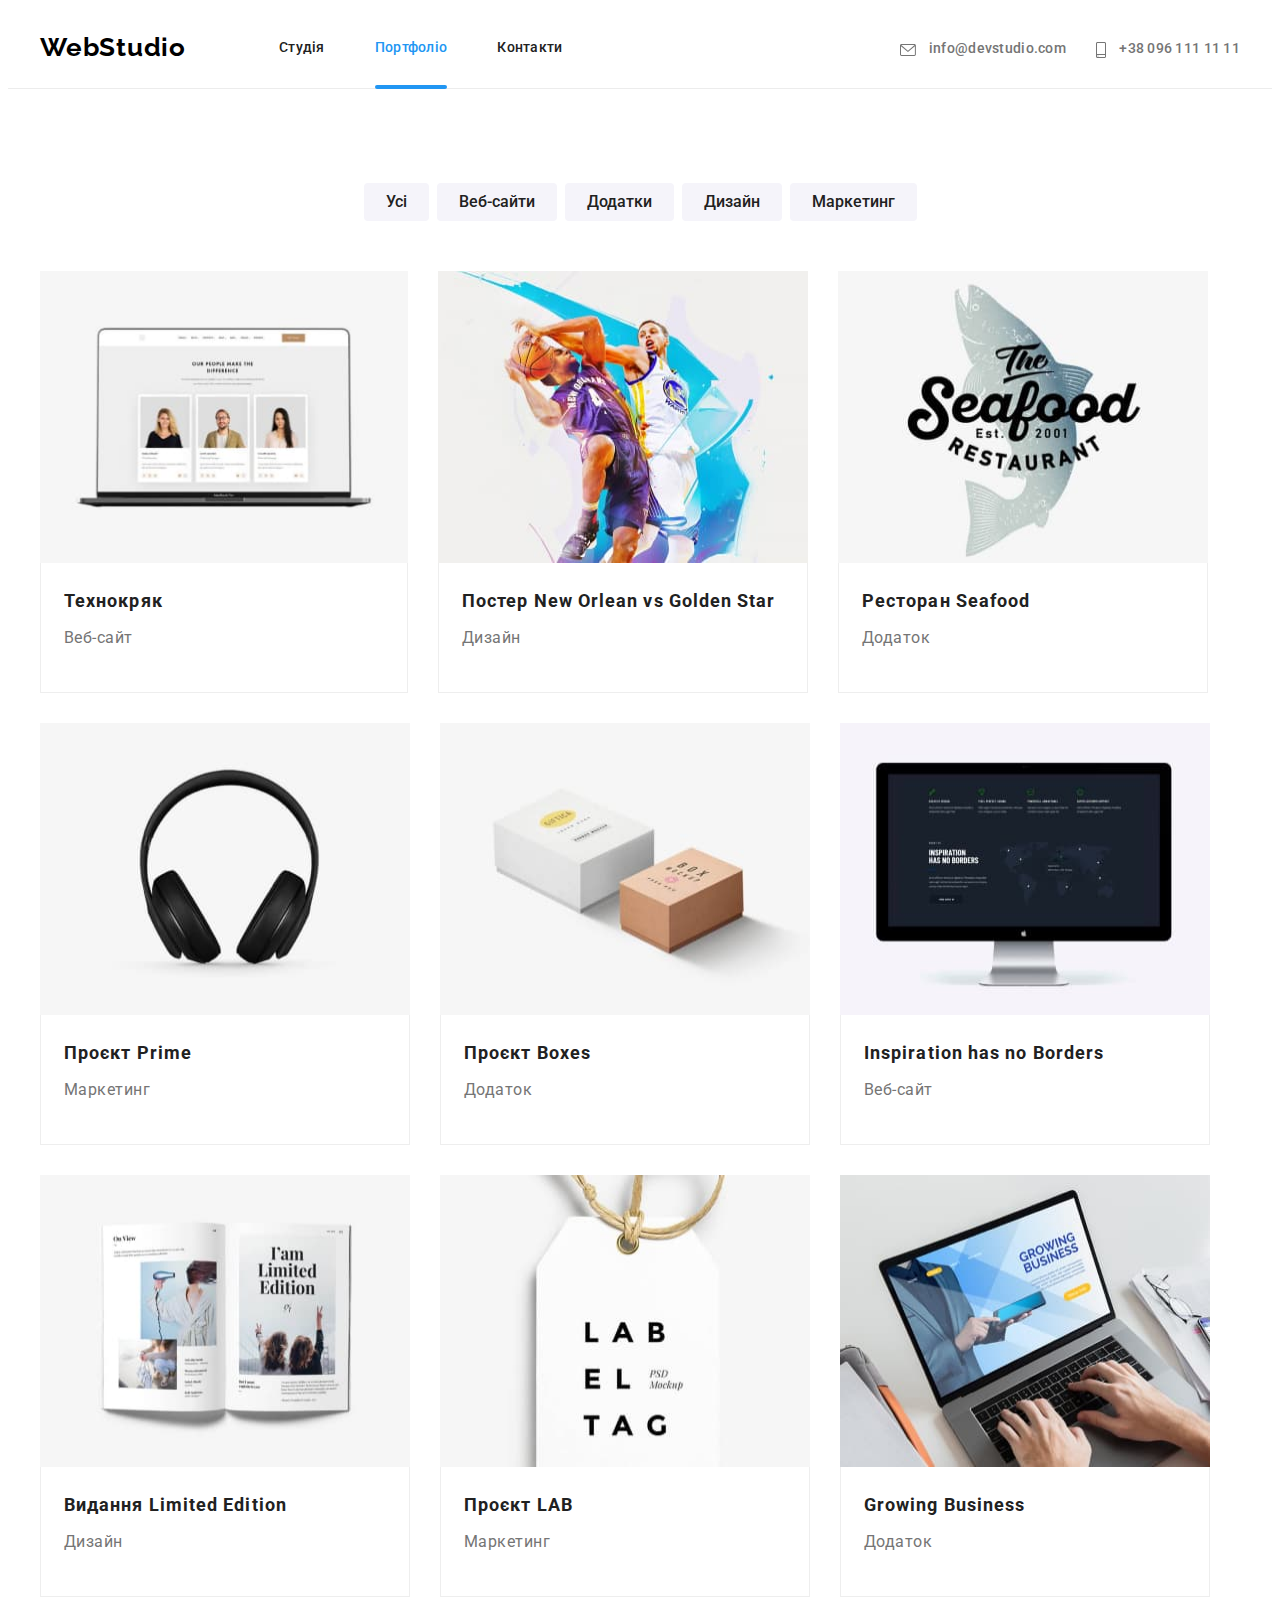
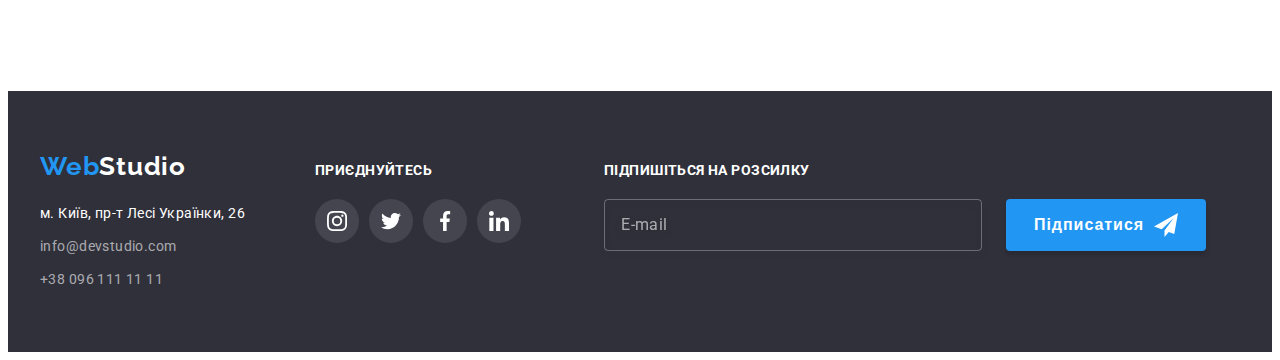
==== commit dd2bfcfb: "delete style.css" ====
--- a/portfolio.html
+++ b/portfolio.html
@@ -16,8 +16,7 @@
       crossorigin="anonymous"
       referrerpolicy="no-referrer"
     />
-    <link rel="stylesheet" href="./css/style.css" />
-    <link rel="stylesheet" href="./css/main.min.css">
+        <link rel="stylesheet" href="./css/main.min.css">
   </head>
   <body>
     <!--                                           ХЕДЕР-->
--- a/css/main.min.css
+++ b/css/main.min.css
@@ -1 +1 @@
-:root{--color-text-white: #ffffff;--background-color-hero-footer: #2f303a;--background-color: #f5f5f5;--color-acent: #2196f3;--color-black-logo: #000000;--color-title: #212121;--color-text: #757575;--color-button-team: #f5f4fa;--color-footer-telefon: rgba(255, 255, 255, 0.6);--color-btn-active: #188ce8;--color-border: #eeeeee;--color-icon: #afb1b8}body{background-color:var(--color-text-white);color:var(--color-text);font-family:"Roboto",sans-serif}.list{margin-bottom:0;margin-top:0;padding-left:0;list-style:none}h1,h2,h3{margin-bottom:0;margin-top:0}img{display:block}.container{width:1200px;padding-left:15px;padding-right:15px;margin-right:auto;margin-left:auto}.section-title{color:var(--color-title);font-size:36px;line-height:1.17;text-align:center}.visually-hidden{position:absolute;width:1px;height:1px;margin:-1px;border:0;padding:0;white-space:nowrap;clip-path:inset(100%);clip:rect(0 0 0 0);overflow:hidden}.header-container{display:flex;align-items:center;width:1200px;padding-left:15px;padding-right:15px;margin-left:auto;margin-right:auto}.header{border-bottom:1px solid #ececec}.header-container .logo{margin-right:93px;color:var(--color-black-logo);font-family:"Raleway",sans-serif;font-weight:700;font-size:26px;line-height:1.2;letter-spacing:.03em;text-decoration:none}.logo-header-footer{color:var(--color-acent)}.site-nav.list{display:flex;align-items:center}.site-nav .item+.item{margin-left:50px}.nav{display:flex;align-items:center}.site-nav .link{display:block;color:var(--color-title)}.site-nav .link,.auth-nav .link{padding-top:32px;padding-bottom:32px;font-weight:500;font-size:14px;line-height:1.14;letter-spacing:.02em;text-decoration:none;transition:color 250ms cubic-bezier(0.4, 0, 0.2, 1)}.site-nav .link:hover,.site-nav .link:focus{color:var(--color-acent)}.site-nav .link.current{color:var(--color-acent);position:relative}.site-nav .link.current::after{display:block;position:absolute;content:"";width:100%;height:4px;bottom:-1px;left:0;background-color:var(--color-acent);border-radius:2px}.auth-nav.list{display:flex;margin-left:auto}.auth-nav .item+.item{margin-left:30px}.auth-nav .link{color:var(--color-text);fill:var(--color-text);transition:color 250ms cubic-bezier(0.4, 0, 0.2, 1),fill 250ms cubic-bezier(0.4, 0, 0.2, 1)}.auth-nav .link:hover,.auth-nav .link:focus{color:var(--color-acent);fill:var(--color-acent)}.auth-nav .logo{margin-right:10px;vertical-align:middle}.hero{max-width:1600px;margin:0 auto}.hero--overlay{padding-top:200px;padding-bottom:200px;text-align:center;background-image:linear-gradient(to right, rgba(47, 48, 58, 0.4), rgba(47, 48, 58, 0.4)),url("../images/bgd.jpg");background-color:var(--background-color-hero-footer);background-repeat:no-repeat;background-position:center;background-size:cover}.hero__container{width:1200px;padding-left:15px;padding-right:15px;margin-left:auto;margin-right:auto}.hero__title{max-width:696px;margin-bottom:30px;margin-right:auto;margin-left:auto;color:var(--color-text-white);font-weight:900;font-size:44px;line-height:1.36;letter-spacing:.06em;text-transform:uppercase}.button--hero{padding:10px 32px;font-family:inherit;font-size:inherit;font-weight:700;line-height:1.88;letter-spacing:.06em;cursor:pointer;border-radius:4px;border-style:none;box-shadow:0px 4px 4px 0px rgba(0,0,0,.15);transition:background-color 250ms cubic-bezier(0.4, 0, 0.2, 1),box-shadow 250ms cubic-bezier(0.4, 0, 0.2, 1)}.button--hero:hover,.button--hero:focus{background-color:#188ce8;box-shadow:0px 4px 4px 0px rgba(0,0,0,.15)}.section-skill{padding-top:94px;padding-bottom:94px}.section-skill__list{display:flex}.section-skill__item+.section-skill__item{margin-left:30px}.caption-skill__title{margin-bottom:10px;color:var(--color-title);font-size:14px;line-height:1.14;text-transform:uppercase}.caption-skill__text{margin-bottom:0;margin-top:0;font-size:14px;line-height:1.71}.section-skill__thumb{display:flex;width:270px;height:120px;justify-content:center;align-items:center;background-color:var(--color-button-team)}.section-skill__logo{margin:0}.section-skill__caption{margin-top:30px}.section-work{padding-bottom:94px}.section-work__container{padding-top:0}.section-work__title{margin-bottom:50px}.section-work__list{display:flex;justify-content:space-between}.section-work__caption{width:370px;height:294px;position:relative}.caption-work__img{max-width:100%;height:100%}.caption-work__text{position:absolute;bottom:0;left:0;width:100%;font-size:14px;line-height:1.14;font-weight:700;letter-spacing:.03em;text-transform:uppercase;text-align:center;margin-bottom:0;margin-top:0;padding-top:27px;padding-bottom:27px;color:var(--color-text-white);background-color:rgba(47,48,58,.8)}/*# sourceMappingURL=main.min.css.map */+:root{--color-text-white: #ffffff;--background-color-hero-footer: #2f303a;--background-color: #f5f5f5;--color-acent: #2196f3;--color-black-logo: #000000;--color-title: #212121;--color-text: #757575;--color-button-team: #f5f4fa;--color-footer-telefon: rgba(255, 255, 255, 0.6);--color-btn-active: #188ce8;--color-border: #eeeeee;--color-icon: #afb1b8}body{background-color:var(--color-text-white);color:var(--color-text);font-family:"Roboto",sans-serif}.list{margin-bottom:0;margin-top:0;padding-left:0;list-style:none}h1,h2,h3{margin-bottom:0;margin-top:0}img{display:block}.container{width:1200px;padding-left:15px;padding-right:15px;margin-right:auto;margin-left:auto}.section-title{color:var(--color-title);font-size:36px;line-height:1.17;text-align:center}.visually-hidden{position:absolute;width:1px;height:1px;margin:-1px;border:0;padding:0;white-space:nowrap;clip-path:inset(100%);clip:rect(0 0 0 0);overflow:hidden}.header-container{display:flex;align-items:center;width:1200px;padding-left:15px;padding-right:15px;margin-left:auto;margin-right:auto}.header{border-bottom:1px solid #ececec}.header-container .logo{margin-right:93px;color:var(--color-black-logo);font-family:"Raleway",sans-serif;font-weight:700;font-size:26px;line-height:1.2;letter-spacing:.03em;text-decoration:none}.logo-header-footer{color:var(--color-acent)}.site-nav.list{display:flex;align-items:center}.site-nav .item+.item{margin-left:50px}.nav{display:flex;align-items:center}.site-nav .link{display:block;color:var(--color-title)}.site-nav .link,.auth-nav .link{padding-top:32px;padding-bottom:32px;font-weight:500;font-size:14px;line-height:1.14;letter-spacing:.02em;text-decoration:none;transition:color 250ms cubic-bezier(0.4, 0, 0.2, 1)}.site-nav .link:hover,.site-nav .link:focus{color:var(--color-acent)}.site-nav .link.current{color:var(--color-acent);position:relative}.site-nav .link.current::after{display:block;position:absolute;content:"";width:100%;height:4px;bottom:-1px;left:0;background-color:var(--color-acent);border-radius:2px}.auth-nav.list{display:flex;margin-left:auto}.auth-nav .item+.item{margin-left:30px}.auth-nav .link{color:var(--color-text);fill:var(--color-text);transition:color 250ms cubic-bezier(0.4, 0, 0.2, 1),fill 250ms cubic-bezier(0.4, 0, 0.2, 1)}.auth-nav .link:hover,.auth-nav .link:focus{color:var(--color-acent);fill:var(--color-acent)}.auth-nav .logo{margin-right:10px;vertical-align:middle}.hero{max-width:1600px;margin:0 auto}.hero--overlay{padding-top:200px;padding-bottom:200px;text-align:center;background-image:linear-gradient(to right, rgba(47, 48, 58, 0.4), rgba(47, 48, 58, 0.4)),url("../images/bgd.jpg");background-color:var(--background-color-hero-footer);background-repeat:no-repeat;background-position:center;background-size:cover}.hero__container{width:1200px;padding-left:15px;padding-right:15px;margin-left:auto;margin-right:auto}.hero__title{max-width:696px;margin-bottom:30px;margin-right:auto;margin-left:auto;color:var(--color-text-white);font-weight:900;font-size:44px;line-height:1.36;letter-spacing:.06em;text-transform:uppercase}.button--hero{padding:10px 32px;font-family:inherit;font-size:inherit;font-weight:700;line-height:1.88;letter-spacing:.06em;cursor:pointer;border-radius:4px;border-style:none;box-shadow:0px 4px 4px 0px rgba(0,0,0,.15);transition:background-color 250ms cubic-bezier(0.4, 0, 0.2, 1),box-shadow 250ms cubic-bezier(0.4, 0, 0.2, 1)}.button--hero:hover,.button--hero:focus{background-color:#188ce8;box-shadow:0px 4px 4px 0px rgba(0,0,0,.15)}.section-skill{padding-top:94px;padding-bottom:94px}.section-skill__list{display:flex}.section-skill__item+.section-skill__item{margin-left:30px}.caption-skill__title{margin-bottom:10px;color:var(--color-title);font-size:14px;line-height:1.14;text-transform:uppercase}.caption-skill__text{margin-bottom:0;margin-top:0;font-size:14px;line-height:1.71}.section-skill__thumb{display:flex;width:270px;height:120px;justify-content:center;align-items:center;background-color:var(--color-button-team)}.section-skill__logo{margin:0}.section-skill__caption{margin-top:30px}.section-work{padding-bottom:94px}.section-work__container{padding-top:0}.section-work__title{margin-bottom:50px}.section-work__list{display:flex;justify-content:space-between}.section-work__caption{width:370px;height:294px;position:relative}.caption-work__img{max-width:100%;height:100%}.caption-work__text{position:absolute;bottom:0;left:0;width:100%;font-size:14px;line-height:1.14;font-weight:700;letter-spacing:.03em;text-transform:uppercase;text-align:center;margin-bottom:0;margin-top:0;padding-top:27px;padding-bottom:27px;color:var(--color-text-white);background-color:rgba(47,48,58,.8)}.section-team{padding-bottom:94px;padding-top:94px;background-color:var(--color-button-team)}.team-list{display:flex;justify-content:space-between}.team-list .item{text-align:center;background:#fff;box-shadow:0px 1px 3px rgba(0,0,0,.12),0px 1px 1px rgba(0,0,0,.14),0px 2px 1px rgba(0,0,0,.2);border-radius:0px 0px 4px 4px}.team-list .title{margin-bottom:10px;font-size:16px;color:var(--color-title);font-weight:500;line-height:1.19;margin-bottom:10px}.team-list .text{margin-top:0;margin-bottom:16px;line-height:1.19;color:var(--color-text)}.our-team{margin-bottom:50px}.footer-card{padding-top:30px;padding-bottom:30px}.footer-card .social-media{display:flex;justify-content:center;gap:10px}.footer-card .item-social{width:44px;height:44px}.footer-card .link-team{width:100%;height:100%;border-radius:50%;display:flex;justify-content:center;align-items:center;background-color:rgba(0,0,0,0);color:var(--color-icon);transition:background-color 250ms cubic-bezier(0.4, 0, 0.2, 1),color 250ms cubic-bezier(0.4, 0, 0.2, 1)}.footer-card .team-social-icon{fill:currentColor}.footer-card .link-team:hover,.footer-card .link-team:focus{background-color:var(--color-acent);color:var(--color-text-white)}.section-clients{padding-top:94px;padding-bottom:94px}.clients .section-title{margin-bottom:50px}.clients .thumb{display:flex;justify-content:center;gap:30px}.clients .item{width:170px;height:92px}.clients .logo{width:100%;height:100%;display:flex;justify-content:center;align-items:center;border:1px solid #afb1b8;border-radius:4px;color:var(--color-icon);transition:color 250ms cubic-bezier(0.4, 0, 0.2, 1),border 250ms cubic-bezier(0.4, 0, 0.2, 1)}.clients .icon{fill:currentColor}.clients .logo:hover,.clients .logo:focus{border:1px solid var(--color-acent);color:var(--color-acent)}.butt-portfolio{display:flex;justify-content:center;margin-bottom:50px}.butt-portfolio .item+.item{margin-left:8px}.button-grey{padding:6px 22px;border-radius:4px;border-style:none;cursor:pointer;color:var(--color-title);background-color:var(--color-button-team);font-family:inherit;font-size:inherit;font-weight:500;line-height:1.63;text-align:center;letter-spacing:inherit;transition:background-color 250ms cubic-bezier(0.4, 0, 0.2, 1),box-shadow 250ms cubic-bezier(0.4, 0, 0.2, 1),color 250ms cubic-bezier(0.4, 0, 0.2, 1)}.button-grey:hover,.button-grey:focus{color:var(--color-text-white);background-color:var(--color-acent);box-shadow:0px 3px 1px rgba(0,0,0,.1),0px 1px 2px rgba(0,0,0,.08),0px 2px 2px rgba(0,0,0,.12)}.section-footer{padding-bottom:94px;padding-top:94px}.portfolio-list{display:flex;flex-wrap:wrap;gap:30px}.portfolio-link{text-decoration:none}.portfolio-list .title{margin-bottom:4px;margin-left:24px;color:var(--color-title);font-size:18px;line-height:2;letter-spacing:.06em}.portfolio-list .text{margin-bottom:20px;margin-top:0;margin-left:24px;line-height:1.88;letter-spacing:.03em;color:var(--color-text)}.portfolio-list .item{background:var(--color-text-white);box-shadow:inset 0 0 0 1px #eee;transition:box-shadow 250ms cubic-bezier(0.4, 0, 0.2, 1)}.portfolio-list .item:hover{box-shadow:0px 1px 1px rgba(0,0,0,.12),0px 4px 4px rgba(0,0,0,.06),1px 4px 6px rgba(0,0,0,.16)}.caption-photo{padding-bottom:20px;padding-top:20px}.portfolio-thumb{position:relative;overflow:hidden}.portfoli-overlay{position:absolute;width:100%;height:100%;bottom:0;left:0;background-color:rgba(33,150,243,.9);transform:translateY(100%);opacity:0;transition:transform 250ms cubic-bezier(0.4, 0, 0.2, 1),opacity 250ms cubic-bezier(0.4, 0, 0.2, 1),box-shadow 250ms cubic-bezier(0.4, 0, 0.2, 1)}.caption{padding-top:20px}.portfolio-photo{display:block}.portfolio-list>.item:hover .portfoli-overlay{transform:translateY(0);opacity:1}.portfoli-overlay>.text{margin:0;padding-top:63px;padding-bottom:63px;padding-left:24px;padding-right:24px;opacity:0;transition:transform 250ms cubic-bezier(0.4, 0, 0.2, 1),opacity 250ms cubic-bezier(0.4, 0, 0.2, 1);font-size:18px;line-height:1.56;letter-spacing:.03em;color:var(--color-text-white)}.portfolio-list>.item:hover .portfoli-overlay>.text{transform:translateY(0);opacity:1}.button{color:var(--color-text-white);background-color:var(--color-acent)}.footer .logo{display:inline-block;margin-bottom:20px;color:var(--color-text-white);font-family:"Raleway",sans-serif;font-weight:700;font-size:26px;line-height:1.2;letter-spacing:.03em;text-decoration:none}.footer{padding-bottom:60px;padding-top:60px;background-color:var(--background-color-hero-footer)}.address .link{font-style:normal;font-size:14px;line-height:1.71;letter-spacing:.03em;text-decoration:none}.address .hover:hover,.address .hover:focus{color:var(--color-acent)}.address .address-link{color:var(--color-text-white)}.address .email{display:inline-block;color:var(--color-footer-telefon);transition:color 250ms cubic-bezier(0.4, 0, 0.2, 1)}.address .phone{color:var(--color-footer-telefon);transition:color 250ms cubic-bezier(0.4, 0, 0.2, 1)}.address .item{margin-bottom:9px}.call .social-call{display:flex;justify-content:flex-start;gap:10px}.call .subtitle-call{display:block;margin-bottom:20px;font-size:14px;line-height:1.14;letter-spacing:.03em;text-transform:uppercase;color:var(--color-text-white)}.footer .address-footer{display:flex;gap:70px;align-items:baseline}.footer .item-social-call{width:44px;height:44px}.footer .link-call{width:100%;height:100%;border-radius:50%;display:flex;justify-content:center;align-items:center;color:var(--color-text-white);background-color:rgba(255,255,255,.1);transition:background-color 250ms cubic-bezier(0.4, 0, 0.2, 1)}.footer .call-social-icon{fill:currentColor}.footer .link-call:hover,.footer .link-call:focus{background-color:var(--color-acent)}.subscribe{margin-left:13px}.email-input{width:358px;padding-top:15px;padding-bottom:15px;font:inherit;border:1px solid rgba(255,255,255,.3);filter:drop-shadow(0px 4px 4px rgba(0, 0, 0, 0.15));border-radius:4px;background-color:rgba(0,0,0,0);padding-left:16px;font-weight:400;font-size:16px;line-height:1.25;letter-spacing:.03em;color:var(--color-text-white)}.footer .subscribe-text{font-size:14px;line-height:1.14;letter-spacing:.03em;text-transform:uppercase;display:block;margin-bottom:20px;color:var(--color-text-white)}.form-email .btn-telegram{width:200px;margin:0;margin-left:12px;font-weight:700;font-size:16px;line-height:30px;letter-spacing:.06em;color:#fff;background-color:var(--color-acent);box-shadow:0px 4px 4px rgba(0,0,0,.15);border-radius:4px;border-style:none;display:flex;justify-content:center;align-items:center;gap:10px;cursor:pointer;transition:background-color 250ms cubic-bezier(0.4, 0, 0.2, 1)}.form-email .btn-telegram:hover{background-color:var(--color-btn-active)}.form-email{display:flex;gap:12px}.btn-telegram .text{margin-bottom:0;margin-top:0;padding-top:10px;padding-bottom:10px;padding-left:28px}.icon-in{display:block;width:24px;height:24px;fill:var(--color-text-white)}.email-input::placeholder{color:rgba(255,255,255,.6)}.backdrop{position:fixed;top:0;left:0;width:100%;height:100%;background-color:rgba(0,0,0,.2);opacity:1;transition:opacity 250ms cubic-bezier(0.4, 0, 0.2, 1),visibility 250ms cubic-bezier(0.4, 0, 0.2, 1)}.backdrop.is-hidden{opacity:0;pointer-events:none;visibility:hidden}.backdrop.is-hidden .modal{transform:translate(-50%, -50%) scale(1.1)}.modal{position:absolute;top:50%;left:50%;width:528px;min-height:581px;padding:40px;border-radius:4px;background-color:var(--color-text-white);box-shadow:0px 1px 3px rgba(0,0,0,.12),0px 1px 1px rgba(0,0,0,.14),0px 2px 1px rgba(0,0,0,.2);transform:translate(-50%, -50%) scale(1);transition:transform 250ms cubic-bezier(0.4, 0, 0.2, 1)}.button-modal-close{position:absolute;top:8px;right:8px;width:30px;height:30px;border-radius:50%;background:var(--color-text-white);border:1px solid rgba(0,0,0,.1);cursor:pointer;transition:fill 250ms cubic-bezier(0.4, 0, 0.2, 1)}.button-modal-close:hover{fill:var(--color-acent)}.form-title{display:block;margin-bottom:12px;font-weight:700;font-size:20px;line-height:1.15;text-align:center;letter-spacing:.03em;color:var(--color-title)}.form{margin-left:auto;margin-right:auto}.form-field{display:flex;flex-direction:column;margin-bottom:10px}.last-child{margin-bottom:20px}.form-field .form-label{margin-bottom:4px;font-weight:400;font-size:12px;line-height:1.17;letter-spacing:.01em;color:var(--color-text)}.form-field .form-input{width:100%;margin:0;padding:11px 12px;padding-left:42px;border:1px solid rgba(33,33,33,.2);border-radius:4px;outline:rgba(0,0,0,0)}.form-input:focus{border-color:var(--color-acent)}.form-input:focus+.form-icon{fill:var(--color-acent)}.form-field .comment{padding-top:12px;padding-left:16px;font-size:12px;line-height:1.17;letter-spacing:.01em;border:1px solid rgba(33,33,33,.2);border-radius:4px;height:120px;outline:rgba(0,0,0,0);resize:none}.form-field .comment::placeholder{color:rgba(117,117,117,.5)}.form-field .comment:focus{border-color:var(--color-acent)}.form-policy{margin-bottom:30px}.policy{font-size:14px;line-height:1.71;letter-spacing:.03em;color:var(--color-text);display:flex;align-items:center;justify-content:center;position:relative}.check-policy{width:16px;height:15px;border:2px solid var(--color-title);border-radius:2px;margin-right:8px;display:flex;align-items:center;justify-content:center;fill:rgba(0,0,0,0)}.modal-check:checked+.policy .check-policy{background-color:var(--color-acent);border:none;fill:var(--color-text-white)}.form-policy .link-contract{margin-left:8px;color:var(--color-acent)}.form .form-icon{display:block;width:18px;height:18px;position:absolute;top:50%;transform:translateY(-50%);margin-left:12px}.form .input-wrap{display:block;position:relative}.form .btn-form{padding:10px 52px;display:block;margin:0 auto;border-radius:4px;border-style:none;cursor:pointer;font-weight:700;font-size:16px;line-height:1.88;text-align:center;letter-spacing:.06em;color:var(--color-text-white);background-color:var(--color-acent);box-shadow:0px 4px 4px rgba(0,0,0,.15);transition:background-color 250ms cubic-bezier(0.4, 0, 0.2, 1)}.form .btn-form:hover,.form .btn-form:focus{background-color:var(--color-btn-active)}/*# sourceMappingURL=main.min.css.map */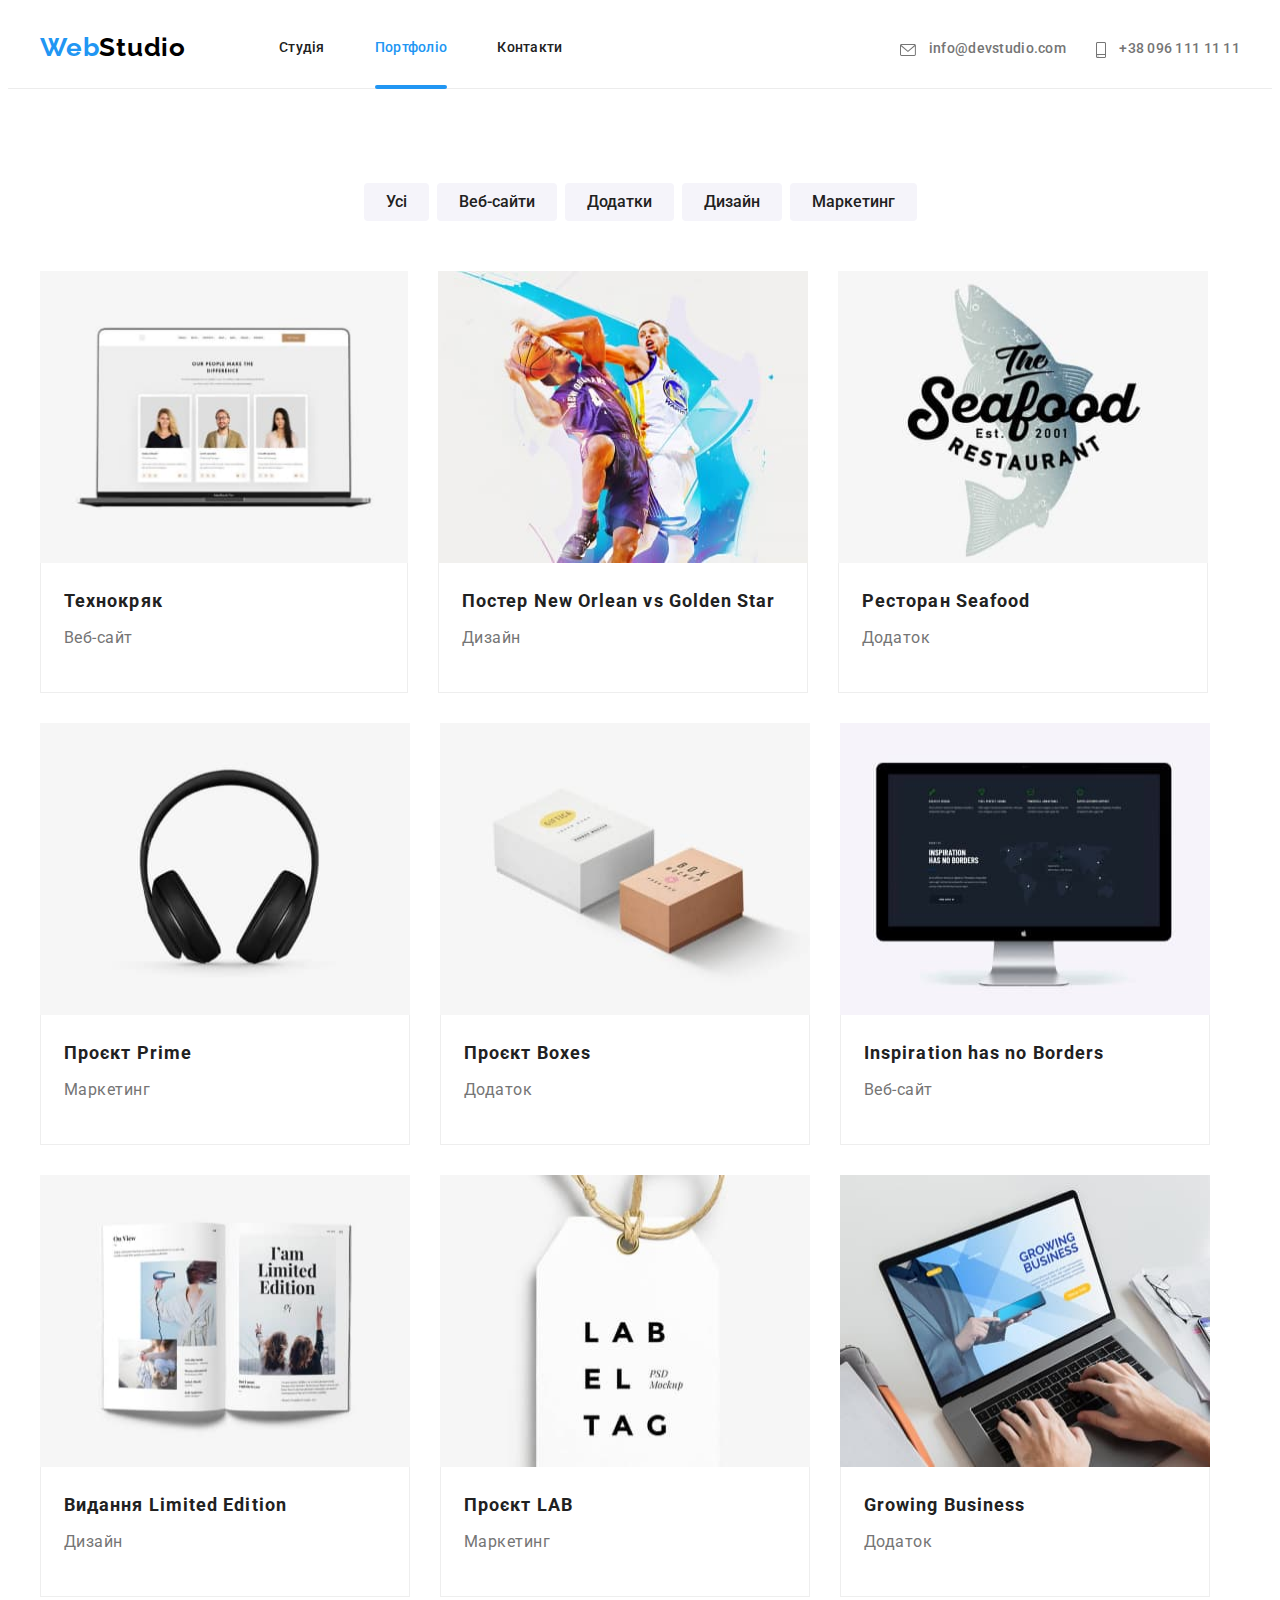
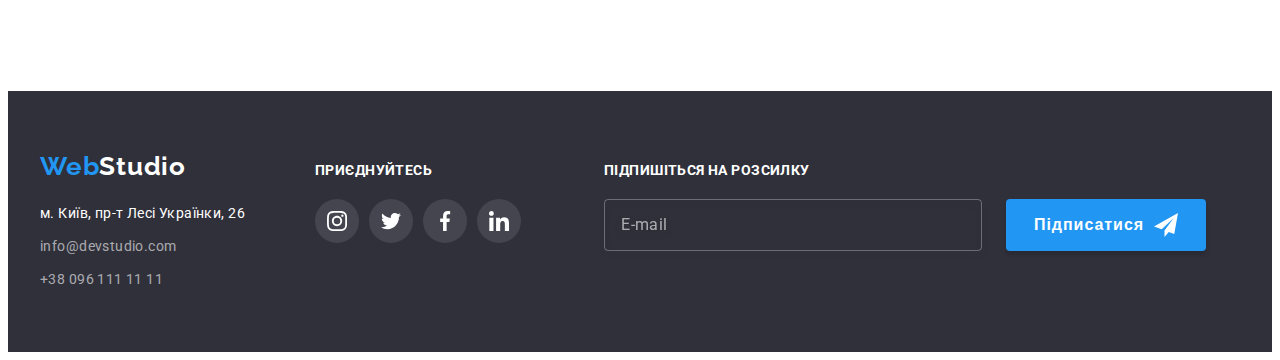
==== commit 8504f47b: "fixing bugs" ====
--- a/portfolio.html
+++ b/portfolio.html
@@ -23,7 +23,7 @@
     <header class="header">
       <div class="header-container">
         <nav class="nav">
-          <a href="" class="logo"><span>Web</span>Studio</a>
+          <a href="" class="logo"><span class="logo-header-footer">Web</span>Studio</a>
           <ul class="site-nav list">
             <li class="item"><a href="./index.html" class="link">Студія</a></li>
             <li class="item">
--- a/css/main.min.css
+++ b/css/main.min.css
@@ -1 +1 @@
-:root{--color-text-white: #ffffff;--background-color-hero-footer: #2f303a;--background-color: #f5f5f5;--color-acent: #2196f3;--color-black-logo: #000000;--color-title: #212121;--color-text: #757575;--color-button-team: #f5f4fa;--color-footer-telefon: rgba(255, 255, 255, 0.6);--color-btn-active: #188ce8;--color-border: #eeeeee;--color-icon: #afb1b8}body{background-color:var(--color-text-white);color:var(--color-text);font-family:"Roboto",sans-serif}.list{margin-bottom:0;margin-top:0;padding-left:0;list-style:none}h1,h2,h3{margin-bottom:0;margin-top:0}img{display:block}.container{width:1200px;padding-left:15px;padding-right:15px;margin-right:auto;margin-left:auto}.section-title{color:var(--color-title);font-size:36px;line-height:1.17;text-align:center}.visually-hidden{position:absolute;width:1px;height:1px;margin:-1px;border:0;padding:0;white-space:nowrap;clip-path:inset(100%);clip:rect(0 0 0 0);overflow:hidden}.header-container{display:flex;align-items:center;width:1200px;padding-left:15px;padding-right:15px;margin-left:auto;margin-right:auto}.header{border-bottom:1px solid #ececec}.header-container .logo{margin-right:93px;color:var(--color-black-logo);font-family:"Raleway",sans-serif;font-weight:700;font-size:26px;line-height:1.2;letter-spacing:.03em;text-decoration:none}.logo-header-footer{color:var(--color-acent)}.site-nav.list{display:flex;align-items:center}.site-nav .item+.item{margin-left:50px}.nav{display:flex;align-items:center}.site-nav .link{display:block;color:var(--color-title)}.site-nav .link,.auth-nav .link{padding-top:32px;padding-bottom:32px;font-weight:500;font-size:14px;line-height:1.14;letter-spacing:.02em;text-decoration:none;transition:color 250ms cubic-bezier(0.4, 0, 0.2, 1)}.site-nav .link:hover,.site-nav .link:focus{color:var(--color-acent)}.site-nav .link.current{color:var(--color-acent);position:relative}.site-nav .link.current::after{display:block;position:absolute;content:"";width:100%;height:4px;bottom:-1px;left:0;background-color:var(--color-acent);border-radius:2px}.auth-nav.list{display:flex;margin-left:auto}.auth-nav .item+.item{margin-left:30px}.auth-nav .link{color:var(--color-text);fill:var(--color-text);transition:color 250ms cubic-bezier(0.4, 0, 0.2, 1),fill 250ms cubic-bezier(0.4, 0, 0.2, 1)}.auth-nav .link:hover,.auth-nav .link:focus{color:var(--color-acent);fill:var(--color-acent)}.auth-nav .logo{margin-right:10px;vertical-align:middle}.hero{max-width:1600px;margin:0 auto}.hero--overlay{padding-top:200px;padding-bottom:200px;text-align:center;background-image:linear-gradient(to right, rgba(47, 48, 58, 0.4), rgba(47, 48, 58, 0.4)),url("../images/bgd.jpg");background-color:var(--background-color-hero-footer);background-repeat:no-repeat;background-position:center;background-size:cover}.hero__container{width:1200px;padding-left:15px;padding-right:15px;margin-left:auto;margin-right:auto}.hero__title{max-width:696px;margin-bottom:30px;margin-right:auto;margin-left:auto;color:var(--color-text-white);font-weight:900;font-size:44px;line-height:1.36;letter-spacing:.06em;text-transform:uppercase}.button--hero{padding:10px 32px;font-family:inherit;font-size:inherit;font-weight:700;line-height:1.88;letter-spacing:.06em;cursor:pointer;border-radius:4px;border-style:none;box-shadow:0px 4px 4px 0px rgba(0,0,0,.15);transition:background-color 250ms cubic-bezier(0.4, 0, 0.2, 1),box-shadow 250ms cubic-bezier(0.4, 0, 0.2, 1)}.button--hero:hover,.button--hero:focus{background-color:#188ce8;box-shadow:0px 4px 4px 0px rgba(0,0,0,.15)}.section-skill{padding-top:94px;padding-bottom:94px}.section-skill__list{display:flex}.section-skill__item+.section-skill__item{margin-left:30px}.caption-skill__title{margin-bottom:10px;color:var(--color-title);font-size:14px;line-height:1.14;text-transform:uppercase}.caption-skill__text{margin-bottom:0;margin-top:0;font-size:14px;line-height:1.71}.section-skill__thumb{display:flex;width:270px;height:120px;justify-content:center;align-items:center;background-color:var(--color-button-team)}.section-skill__logo{margin:0}.section-skill__caption{margin-top:30px}.section-work{padding-bottom:94px}.section-work__container{padding-top:0}.section-work__title{margin-bottom:50px}.section-work__list{display:flex;justify-content:space-between}.section-work__caption{width:370px;height:294px;position:relative}.caption-work__img{max-width:100%;height:100%}.caption-work__text{position:absolute;bottom:0;left:0;width:100%;font-size:14px;line-height:1.14;font-weight:700;letter-spacing:.03em;text-transform:uppercase;text-align:center;margin-bottom:0;margin-top:0;padding-top:27px;padding-bottom:27px;color:var(--color-text-white);background-color:rgba(47,48,58,.8)}.section-team{padding-bottom:94px;padding-top:94px;background-color:var(--color-button-team)}.team-list{display:flex;justify-content:space-between}.team-list .item{text-align:center;background:#fff;box-shadow:0px 1px 3px rgba(0,0,0,.12),0px 1px 1px rgba(0,0,0,.14),0px 2px 1px rgba(0,0,0,.2);border-radius:0px 0px 4px 4px}.team-list .title{margin-bottom:10px;font-size:16px;color:var(--color-title);font-weight:500;line-height:1.19;margin-bottom:10px}.team-list .text{margin-top:0;margin-bottom:16px;line-height:1.19;color:var(--color-text)}.our-team{margin-bottom:50px}.footer-card{padding-top:30px;padding-bottom:30px}.footer-card .social-media{display:flex;justify-content:center;gap:10px}.footer-card .item-social{width:44px;height:44px}.footer-card .link-team{width:100%;height:100%;border-radius:50%;display:flex;justify-content:center;align-items:center;background-color:rgba(0,0,0,0);color:var(--color-icon);transition:background-color 250ms cubic-bezier(0.4, 0, 0.2, 1),color 250ms cubic-bezier(0.4, 0, 0.2, 1)}.footer-card .team-social-icon{fill:currentColor}.footer-card .link-team:hover,.footer-card .link-team:focus{background-color:var(--color-acent);color:var(--color-text-white)}.section-clients{padding-top:94px;padding-bottom:94px}.clients .section-title{margin-bottom:50px}.clients .thumb{display:flex;justify-content:center;gap:30px}.clients .item{width:170px;height:92px}.clients .logo{width:100%;height:100%;display:flex;justify-content:center;align-items:center;border:1px solid #afb1b8;border-radius:4px;color:var(--color-icon);transition:color 250ms cubic-bezier(0.4, 0, 0.2, 1),border 250ms cubic-bezier(0.4, 0, 0.2, 1)}.clients .icon{fill:currentColor}.clients .logo:hover,.clients .logo:focus{border:1px solid var(--color-acent);color:var(--color-acent)}.butt-portfolio{display:flex;justify-content:center;margin-bottom:50px}.butt-portfolio .item+.item{margin-left:8px}.button-grey{padding:6px 22px;border-radius:4px;border-style:none;cursor:pointer;color:var(--color-title);background-color:var(--color-button-team);font-family:inherit;font-size:inherit;font-weight:500;line-height:1.63;text-align:center;letter-spacing:inherit;transition:background-color 250ms cubic-bezier(0.4, 0, 0.2, 1),box-shadow 250ms cubic-bezier(0.4, 0, 0.2, 1),color 250ms cubic-bezier(0.4, 0, 0.2, 1)}.button-grey:hover,.button-grey:focus{color:var(--color-text-white);background-color:var(--color-acent);box-shadow:0px 3px 1px rgba(0,0,0,.1),0px 1px 2px rgba(0,0,0,.08),0px 2px 2px rgba(0,0,0,.12)}.section-footer{padding-bottom:94px;padding-top:94px}.portfolio-list{display:flex;flex-wrap:wrap;gap:30px}.portfolio-link{text-decoration:none}.portfolio-list .title{margin-bottom:4px;margin-left:24px;color:var(--color-title);font-size:18px;line-height:2;letter-spacing:.06em}.portfolio-list .text{margin-bottom:20px;margin-top:0;margin-left:24px;line-height:1.88;letter-spacing:.03em;color:var(--color-text)}.portfolio-list .item{background:var(--color-text-white);box-shadow:inset 0 0 0 1px #eee;transition:box-shadow 250ms cubic-bezier(0.4, 0, 0.2, 1)}.portfolio-list .item:hover{box-shadow:0px 1px 1px rgba(0,0,0,.12),0px 4px 4px rgba(0,0,0,.06),1px 4px 6px rgba(0,0,0,.16)}.caption-photo{padding-bottom:20px;padding-top:20px}.portfolio-thumb{position:relative;overflow:hidden}.portfoli-overlay{position:absolute;width:100%;height:100%;bottom:0;left:0;background-color:rgba(33,150,243,.9);transform:translateY(100%);opacity:0;transition:transform 250ms cubic-bezier(0.4, 0, 0.2, 1),opacity 250ms cubic-bezier(0.4, 0, 0.2, 1),box-shadow 250ms cubic-bezier(0.4, 0, 0.2, 1)}.caption{padding-top:20px}.portfolio-photo{display:block}.portfolio-list>.item:hover .portfoli-overlay{transform:translateY(0);opacity:1}.portfoli-overlay>.text{margin:0;padding-top:63px;padding-bottom:63px;padding-left:24px;padding-right:24px;opacity:0;transition:transform 250ms cubic-bezier(0.4, 0, 0.2, 1),opacity 250ms cubic-bezier(0.4, 0, 0.2, 1);font-size:18px;line-height:1.56;letter-spacing:.03em;color:var(--color-text-white)}.portfolio-list>.item:hover .portfoli-overlay>.text{transform:translateY(0);opacity:1}.button{color:var(--color-text-white);background-color:var(--color-acent)}.footer .logo{display:inline-block;margin-bottom:20px;color:var(--color-text-white);font-family:"Raleway",sans-serif;font-weight:700;font-size:26px;line-height:1.2;letter-spacing:.03em;text-decoration:none}.footer{padding-bottom:60px;padding-top:60px;background-color:var(--background-color-hero-footer)}.address .link{font-style:normal;font-size:14px;line-height:1.71;letter-spacing:.03em;text-decoration:none}.address .hover:hover,.address .hover:focus{color:var(--color-acent)}.address .address-link{color:var(--color-text-white)}.address .email{display:inline-block;color:var(--color-footer-telefon);transition:color 250ms cubic-bezier(0.4, 0, 0.2, 1)}.address .phone{color:var(--color-footer-telefon);transition:color 250ms cubic-bezier(0.4, 0, 0.2, 1)}.address .item{margin-bottom:9px}.call .social-call{display:flex;justify-content:flex-start;gap:10px}.call .subtitle-call{display:block;margin-bottom:20px;font-size:14px;line-height:1.14;letter-spacing:.03em;text-transform:uppercase;color:var(--color-text-white)}.footer .address-footer{display:flex;gap:70px;align-items:baseline}.footer .item-social-call{width:44px;height:44px}.footer .link-call{width:100%;height:100%;border-radius:50%;display:flex;justify-content:center;align-items:center;color:var(--color-text-white);background-color:rgba(255,255,255,.1);transition:background-color 250ms cubic-bezier(0.4, 0, 0.2, 1)}.footer .call-social-icon{fill:currentColor}.footer .link-call:hover,.footer .link-call:focus{background-color:var(--color-acent)}.subscribe{margin-left:13px}.email-input{width:358px;padding-top:15px;padding-bottom:15px;font:inherit;border:1px solid rgba(255,255,255,.3);filter:drop-shadow(0px 4px 4px rgba(0, 0, 0, 0.15));border-radius:4px;background-color:rgba(0,0,0,0);padding-left:16px;font-weight:400;font-size:16px;line-height:1.25;letter-spacing:.03em;color:var(--color-text-white)}.footer .subscribe-text{font-size:14px;line-height:1.14;letter-spacing:.03em;text-transform:uppercase;display:block;margin-bottom:20px;color:var(--color-text-white)}.form-email .btn-telegram{width:200px;margin:0;margin-left:12px;font-weight:700;font-size:16px;line-height:30px;letter-spacing:.06em;color:#fff;background-color:var(--color-acent);box-shadow:0px 4px 4px rgba(0,0,0,.15);border-radius:4px;border-style:none;display:flex;justify-content:center;align-items:center;gap:10px;cursor:pointer;transition:background-color 250ms cubic-bezier(0.4, 0, 0.2, 1)}.form-email .btn-telegram:hover{background-color:var(--color-btn-active)}.form-email{display:flex;gap:12px}.btn-telegram .text{margin-bottom:0;margin-top:0;padding-top:10px;padding-bottom:10px;padding-left:28px}.icon-in{display:block;width:24px;height:24px;fill:var(--color-text-white)}.email-input::placeholder{color:rgba(255,255,255,.6)}.backdrop{position:fixed;top:0;left:0;width:100%;height:100%;background-color:rgba(0,0,0,.2);opacity:1;transition:opacity 250ms cubic-bezier(0.4, 0, 0.2, 1),visibility 250ms cubic-bezier(0.4, 0, 0.2, 1)}.backdrop.is-hidden{opacity:0;pointer-events:none;visibility:hidden}.backdrop.is-hidden .modal{transform:translate(-50%, -50%) scale(1.1)}.modal{position:absolute;top:50%;left:50%;width:528px;min-height:581px;padding:40px;border-radius:4px;background-color:var(--color-text-white);box-shadow:0px 1px 3px rgba(0,0,0,.12),0px 1px 1px rgba(0,0,0,.14),0px 2px 1px rgba(0,0,0,.2);transform:translate(-50%, -50%) scale(1);transition:transform 250ms cubic-bezier(0.4, 0, 0.2, 1)}.button-modal-close{position:absolute;top:8px;right:8px;width:30px;height:30px;border-radius:50%;background:var(--color-text-white);border:1px solid rgba(0,0,0,.1);cursor:pointer;transition:fill 250ms cubic-bezier(0.4, 0, 0.2, 1)}.button-modal-close:hover{fill:var(--color-acent)}.form-title{display:block;margin-bottom:12px;font-weight:700;font-size:20px;line-height:1.15;text-align:center;letter-spacing:.03em;color:var(--color-title)}.form{margin-left:auto;margin-right:auto}.form-field{display:flex;flex-direction:column;margin-bottom:10px}.last-child{margin-bottom:20px}.form-field .form-label{margin-bottom:4px;font-weight:400;font-size:12px;line-height:1.17;letter-spacing:.01em;color:var(--color-text)}.form-field .form-input{width:100%;margin:0;padding:11px 12px;padding-left:42px;border:1px solid rgba(33,33,33,.2);border-radius:4px;outline:rgba(0,0,0,0)}.form-input:focus{border-color:var(--color-acent)}.form-input:focus+.form-icon{fill:var(--color-acent)}.form-field .comment{padding-top:12px;padding-left:16px;font-size:12px;line-height:1.17;letter-spacing:.01em;border:1px solid rgba(33,33,33,.2);border-radius:4px;height:120px;outline:rgba(0,0,0,0);resize:none}.form-field .comment::placeholder{color:rgba(117,117,117,.5)}.form-field .comment:focus{border-color:var(--color-acent)}.form-policy{margin-bottom:30px}.policy{font-size:14px;line-height:1.71;letter-spacing:.03em;color:var(--color-text);display:flex;align-items:center;justify-content:center;position:relative}.check-policy{width:16px;height:15px;border:2px solid var(--color-title);border-radius:2px;margin-right:8px;display:flex;align-items:center;justify-content:center;fill:rgba(0,0,0,0)}.modal-check:checked+.policy .check-policy{background-color:var(--color-acent);border:none;fill:var(--color-text-white)}.form-policy .link-contract{margin-left:8px;color:var(--color-acent)}.form .form-icon{display:block;width:18px;height:18px;position:absolute;top:50%;transform:translateY(-50%);margin-left:12px}.form .input-wrap{display:block;position:relative}.form .btn-form{padding:10px 52px;display:block;margin:0 auto;border-radius:4px;border-style:none;cursor:pointer;font-weight:700;font-size:16px;line-height:1.88;text-align:center;letter-spacing:.06em;color:var(--color-text-white);background-color:var(--color-acent);box-shadow:0px 4px 4px rgba(0,0,0,.15);transition:background-color 250ms cubic-bezier(0.4, 0, 0.2, 1)}.form .btn-form:hover,.form .btn-form:focus{background-color:var(--color-btn-active)}/*# sourceMappingURL=main.min.css.map */+:root{--color-text-white: #ffffff;--background-color-hero-footer: #2f303a;--background-color: #f5f5f5;--color-acent: #2196f3;--color-black-logo: #000000;--color-title: #212121;--color-text: #757575;--color-button-team: #f5f4fa;--color-footer-telefon: rgba(255, 255, 255, 0.6);--color-btn-active: #188ce8;--color-border: #eeeeee;--color-icon: #afb1b8}body{background-color:var(--color-text-white);color:var(--color-text);font-family:"Roboto",sans-serif}.list{margin-bottom:0;margin-top:0;padding-left:0;list-style:none}h1,h2,h3{margin-bottom:0;margin-top:0}img{display:block}.container{width:1200px;padding-left:15px;padding-right:15px;margin-right:auto;margin-left:auto}.section-title{color:var(--color-title);font-size:36px;line-height:1.17;text-align:center}.visually-hidden{position:absolute;width:1px;height:1px;margin:-1px;border:0;padding:0;white-space:nowrap;clip-path:inset(100%);clip:rect(0 0 0 0);overflow:hidden}.header-container{display:flex;align-items:center;width:1200px;padding-left:15px;padding-right:15px;margin-left:auto;margin-right:auto}.header-container .logo{margin-right:93px;color:var(--color-black-logo);font-family:"Raleway",sans-serif;font-weight:700;font-size:26px;line-height:1.2;letter-spacing:.03em;text-decoration:none}.header{border-bottom:1px solid #ececec}.logo-header-footer{color:var(--color-acent)}.site-nav.list{display:flex;align-items:center}.site-nav .item+.item{margin-left:50px}.nav{display:flex;align-items:center}.site-nav .link{display:block;color:var(--color-title)}.site-nav .link,.auth-nav .link{padding-top:32px;padding-bottom:32px;font-weight:500;font-size:14px;line-height:1.14;letter-spacing:.02em;text-decoration:none;transition:color 250ms cubic-bezier(0.4, 0, 0.2, 1)}.site-nav .link:hover,.site-nav .link:focus{color:var(--color-acent)}.site-nav .link.current{color:var(--color-acent);position:relative}.site-nav .link.current::after{display:block;position:absolute;content:"";width:100%;height:4px;bottom:-1px;left:0;background-color:var(--color-acent);border-radius:2px}.auth-nav.list{display:flex;margin-left:auto}.auth-nav .item+.item{margin-left:30px}.auth-nav .link{color:var(--color-text);fill:var(--color-text);transition:color 250ms cubic-bezier(0.4, 0, 0.2, 1),fill 250ms cubic-bezier(0.4, 0, 0.2, 1)}.auth-nav .link:hover,.auth-nav .link:focus{color:var(--color-acent);fill:var(--color-acent)}.auth-nav .logo{margin-right:10px;vertical-align:middle}.hero{max-width:1600px;margin:0 auto}.hero--overlay{padding-top:200px;padding-bottom:200px;text-align:center;background-image:linear-gradient(to right, rgba(47, 48, 58, 0.4), rgba(47, 48, 58, 0.4)),url("../images/bgd.jpg");background-color:var(--background-color-hero-footer);background-repeat:no-repeat;background-position:center;background-size:cover}.hero__container{width:1200px;padding-left:15px;padding-right:15px;margin-left:auto;margin-right:auto}.hero__title{max-width:696px;margin-bottom:30px;margin-right:auto;margin-left:auto;color:var(--color-text-white);font-weight:900;font-size:44px;line-height:1.36;letter-spacing:.06em;text-transform:uppercase}.button--hero{padding:10px 32px;font-family:inherit;font-size:inherit;font-weight:700;line-height:1.88;letter-spacing:.06em;cursor:pointer;border-radius:4px;border-style:none;box-shadow:0px 4px 4px 0px rgba(0,0,0,.15);transition:background-color 250ms cubic-bezier(0.4, 0, 0.2, 1),box-shadow 250ms cubic-bezier(0.4, 0, 0.2, 1)}.button--hero:hover,.button--hero:focus{background-color:#188ce8;box-shadow:0px 4px 4px 0px rgba(0,0,0,.15)}.section-skill{padding-top:94px;padding-bottom:94px}.section-skill__list{display:flex}.section-skill__item+.section-skill__item{margin-left:30px}.caption-skill__title{margin-bottom:10px;color:var(--color-title);font-size:14px;line-height:1.14;text-transform:uppercase}.caption-skill__text{margin-bottom:0;margin-top:0;font-size:14px;line-height:1.71}.section-skill__thumb{display:flex;width:270px;height:120px;justify-content:center;align-items:center;background-color:var(--color-button-team)}.section-skill__logo{margin:0}.section-skill__caption{margin-top:30px}.section-work{padding-bottom:94px}.section-work__container{padding-top:0}.section-work__title{margin-bottom:50px}.section-work__list{display:flex;justify-content:space-between}.section-work__caption{width:370px;height:294px;position:relative}.caption-work__img{max-width:100%;height:100%}.caption-work__text{position:absolute;bottom:0;left:0;width:100%;font-size:14px;line-height:1.14;font-weight:700;letter-spacing:.03em;text-transform:uppercase;text-align:center;margin-bottom:0;margin-top:0;padding-top:27px;padding-bottom:27px;color:var(--color-text-white);background-color:rgba(47,48,58,.8)}.section-team{padding-bottom:94px;padding-top:94px;background-color:var(--color-button-team)}.team-list{display:flex;justify-content:space-between}.team-list .item{text-align:center;background:#fff;box-shadow:0px 1px 3px rgba(0,0,0,.12),0px 1px 1px rgba(0,0,0,.14),0px 2px 1px rgba(0,0,0,.2);border-radius:0px 0px 4px 4px}.team-list .title{margin-bottom:10px;font-size:16px;color:var(--color-title);font-weight:500;line-height:1.19;margin-bottom:10px}.team-list .text{margin-top:0;margin-bottom:16px;line-height:1.19;color:var(--color-text)}.our-team{margin-bottom:50px}.footer-card{padding-top:30px;padding-bottom:30px}.footer-card .social-media{display:flex;justify-content:center;gap:10px}.footer-card .item-social{width:44px;height:44px}.footer-card .team-social-icon{fill:currentColor}.footer-card .link-team{width:100%;height:100%;border-radius:50%;display:flex;justify-content:center;align-items:center;background-color:rgba(0,0,0,0);color:var(--color-icon);transition:background-color 250ms cubic-bezier(0.4, 0, 0.2, 1),color 250ms cubic-bezier(0.4, 0, 0.2, 1)}.footer-card .link-team:hover,.footer-card .link-team:focus{background-color:var(--color-acent);color:var(--color-text-white)}.section-clients{padding-top:94px;padding-bottom:94px}.section-clients .section-title{margin-bottom:50px}.section-clients .thumb{display:flex;justify-content:center;gap:30px}.section-clients .item{width:170px;height:92px}.section-clients .icon{fill:currentColor}.clients .logo{width:100%;height:100%;display:flex;justify-content:center;align-items:center;border:1px solid #afb1b8;border-radius:4px;color:var(--color-icon);transition:color 250ms cubic-bezier(0.4, 0, 0.2, 1),border 250ms cubic-bezier(0.4, 0, 0.2, 1)}.clients .logo:hover,.clients .logo:focus{border:1px solid var(--color-acent);color:var(--color-acent)}.butt-portfolio{display:flex;justify-content:center;margin-bottom:50px}.butt-portfolio .item+.item{margin-left:8px}.button-grey{padding:6px 22px;border-radius:4px;border-style:none;cursor:pointer;color:var(--color-title);background-color:var(--color-button-team);font-family:inherit;font-size:inherit;font-weight:500;line-height:1.63;text-align:center;letter-spacing:inherit;transition:background-color 250ms cubic-bezier(0.4, 0, 0.2, 1),box-shadow 250ms cubic-bezier(0.4, 0, 0.2, 1),color 250ms cubic-bezier(0.4, 0, 0.2, 1)}.button-grey:hover,.button-grey:focus{color:var(--color-text-white);background-color:var(--color-acent);box-shadow:0px 3px 1px rgba(0,0,0,.1),0px 1px 2px rgba(0,0,0,.08),0px 2px 2px rgba(0,0,0,.12)}.section-footer{padding-bottom:94px;padding-top:94px}.portfolio-link{text-decoration:none}.portfolio-list{display:flex;flex-wrap:wrap;gap:30px}.portfolio-list .title{margin-bottom:4px;margin-left:24px;color:var(--color-title);font-size:18px;line-height:2;letter-spacing:.06em}.portfolio-list .text{margin-bottom:20px;margin-top:0;margin-left:24px;line-height:1.88;letter-spacing:.03em;color:var(--color-text)}.portfolio-list .item{background:var(--color-text-white);box-shadow:inset 0 0 0 1px #eee;transition:box-shadow 250ms cubic-bezier(0.4, 0, 0.2, 1)}.portfolio-list .item:hover{box-shadow:0px 1px 1px rgba(0,0,0,.12),0px 4px 4px rgba(0,0,0,.06),1px 4px 6px rgba(0,0,0,.16)}.caption-photo{padding-bottom:20px;padding-top:20px}.portfolio-thumb{position:relative;overflow:hidden}.portfoli-overlay{position:absolute;width:100%;height:100%;bottom:0;left:0;background-color:rgba(33,150,243,.9);transform:translateY(100%);opacity:0;transition:transform 250ms cubic-bezier(0.4, 0, 0.2, 1),opacity 250ms cubic-bezier(0.4, 0, 0.2, 1),box-shadow 250ms cubic-bezier(0.4, 0, 0.2, 1)}.caption{padding-top:20px}.portfolio-photo{display:block}.portfolio-list>.item:hover .portfoli-overlay{transform:translateY(0);opacity:1}.portfoli-overlay>.text{margin:0;padding-top:63px;padding-bottom:63px;padding-left:24px;padding-right:24px;opacity:0;transition:transform 250ms cubic-bezier(0.4, 0, 0.2, 1),opacity 250ms cubic-bezier(0.4, 0, 0.2, 1);font-size:18px;line-height:1.56;letter-spacing:.03em;color:var(--color-text-white)}.portfolio-list>.item:hover .portfoli-overlay>.text{transform:translateY(0);opacity:1}.button{color:var(--color-text-white);background-color:var(--color-acent)}.footer{padding-bottom:60px;padding-top:60px;background-color:var(--background-color-hero-footer)}.footer .logo{display:inline-block;margin-bottom:20px;color:var(--color-text-white);font-family:"Raleway",sans-serif;font-weight:700;font-size:26px;line-height:1.2;letter-spacing:.03em;text-decoration:none}.address .link{font-style:normal;font-size:14px;line-height:1.71;letter-spacing:.03em;text-decoration:none}.address .address-link{color:var(--color-text-white)}.address .email{display:inline-block;color:var(--color-footer-telefon);transition:color 250ms cubic-bezier(0.4, 0, 0.2, 1)}.address .phone{color:var(--color-footer-telefon);transition:color 250ms cubic-bezier(0.4, 0, 0.2, 1)}.address .item{margin-bottom:9px}.address .hover:hover,.address .hover:focus{color:var(--color-acent)}.call .social-call{display:flex;justify-content:flex-start;gap:10px}.call .subtitle-call{display:block;margin-bottom:20px;font-size:14px;line-height:1.14;letter-spacing:.03em;text-transform:uppercase;color:var(--color-text-white)}.footer .address-footer{display:flex;gap:70px;align-items:baseline}.footer .item-social-call{width:44px;height:44px}.footer .call-social-icon{fill:currentColor}.footer .subscribe-text{font-size:14px;line-height:1.14;letter-spacing:.03em;text-transform:uppercase;display:block;margin-bottom:20px;color:var(--color-text-white)}.footer .link-call{width:100%;height:100%;border-radius:50%;display:flex;justify-content:center;align-items:center;color:var(--color-text-white);background-color:rgba(255,255,255,.1);transition:background-color 250ms cubic-bezier(0.4, 0, 0.2, 1)}.footer .link-call:hover,.footer .link-call:focus{background-color:var(--color-acent)}.subscribe{margin-left:13px}.email-input{width:358px;padding-top:15px;padding-bottom:15px;font:inherit;border:1px solid rgba(255,255,255,.3);filter:drop-shadow(0px 4px 4px rgba(0, 0, 0, 0.15));border-radius:4px;background-color:rgba(0,0,0,0);padding-left:16px;font-weight:400;font-size:16px;line-height:1.25;letter-spacing:.03em;color:var(--color-text-white)}.form-email .btn-telegram{width:200px;margin:0;margin-left:12px;font-weight:700;font-size:16px;line-height:30px;letter-spacing:.06em;color:#fff;background-color:var(--color-acent);box-shadow:0px 4px 4px rgba(0,0,0,.15);border-radius:4px;border-style:none;display:flex;justify-content:center;align-items:center;gap:10px;cursor:pointer;transition:background-color 250ms cubic-bezier(0.4, 0, 0.2, 1)}.form-email .btn-telegram:hover{background-color:var(--color-btn-active)}.form-email{display:flex;gap:12px}.btn-telegram .text{margin-bottom:0;margin-top:0;padding-top:10px;padding-bottom:10px;padding-left:28px}.icon-in{display:block;width:24px;height:24px;fill:var(--color-text-white)}.email-input::placeholder{color:rgba(255,255,255,.6)}.backdrop{position:fixed;top:0;left:0;width:100%;height:100%;background-color:rgba(0,0,0,.2);opacity:1;transition:opacity 250ms cubic-bezier(0.4, 0, 0.2, 1),visibility 250ms cubic-bezier(0.4, 0, 0.2, 1)}.backdrop.is-hidden{opacity:0;pointer-events:none;visibility:hidden}.backdrop.is-hidden .modal{transform:translate(-50%, -50%) scale(1.1)}.modal{position:absolute;top:50%;left:50%;width:528px;min-height:581px;padding:40px;border-radius:4px;background-color:var(--color-text-white);box-shadow:0px 1px 3px rgba(0,0,0,.12),0px 1px 1px rgba(0,0,0,.14),0px 2px 1px rgba(0,0,0,.2);transform:translate(-50%, -50%) scale(1);transition:transform 250ms cubic-bezier(0.4, 0, 0.2, 1)}.button-modal-close{position:absolute;top:8px;right:8px;width:30px;height:30px;border-radius:50%;background:var(--color-text-white);border:1px solid rgba(0,0,0,.1);cursor:pointer;transition:fill 250ms cubic-bezier(0.4, 0, 0.2, 1)}.button-modal-close:hover{fill:var(--color-acent)}.form-title{display:block;margin-bottom:12px;font-weight:700;font-size:20px;line-height:1.15;text-align:center;letter-spacing:.03em;color:var(--color-title)}.form{margin-left:auto;margin-right:auto}.form-field{display:flex;flex-direction:column;margin-bottom:10px}.form-field .form-label{margin-bottom:4px;font-weight:400;font-size:12px;line-height:1.17;letter-spacing:.01em;color:var(--color-text)}.form-field .form-input{width:100%;margin:0;padding:11px 12px;padding-left:42px;border:1px solid rgba(33,33,33,.2);border-radius:4px;outline:rgba(0,0,0,0)}.last-child{margin-bottom:20px}.form-input:focus{border-color:var(--color-acent)}.form-input:focus+.form-icon{fill:var(--color-acent)}.form-field .comment{padding-top:12px;padding-left:16px;font-size:12px;line-height:1.17;letter-spacing:.01em;border:1px solid rgba(33,33,33,.2);border-radius:4px;height:120px;outline:rgba(0,0,0,0);resize:none}.form-field .comment::placeholder{color:rgba(117,117,117,.5)}.form-field .comment:focus{border-color:var(--color-acent)}.form-policy{margin-bottom:30px}.form-policy .link-contract{margin-left:8px;color:var(--color-acent)}.policy{font-size:14px;line-height:1.71;letter-spacing:.03em;color:var(--color-text);display:flex;align-items:center;justify-content:center;position:relative}.check-policy{width:16px;height:15px;border:2px solid var(--color-title);border-radius:2px;margin-right:8px;display:flex;align-items:center;justify-content:center;fill:rgba(0,0,0,0)}.modal-check:checked+.policy .check-policy{background-color:var(--color-acent);border:none;fill:var(--color-text-white)}.form-icon{display:block;width:18px;height:18px;position:absolute;top:50%;transform:translateY(-50%);margin-left:12px}.input-wrap{display:block;position:relative}.btn-form{padding:10px 52px;display:block;margin:0 auto;border-radius:4px;border-style:none;cursor:pointer;font-weight:700;font-size:16px;line-height:1.88;text-align:center;letter-spacing:.06em;color:var(--color-text-white);background-color:var(--color-acent);box-shadow:0px 4px 4px rgba(0,0,0,.15);transition:background-color 250ms cubic-bezier(0.4, 0, 0.2, 1)}.btn-form:hover,.btn-form:focus{background-color:var(--color-btn-active)}/*# sourceMappingURL=main.min.css.map */